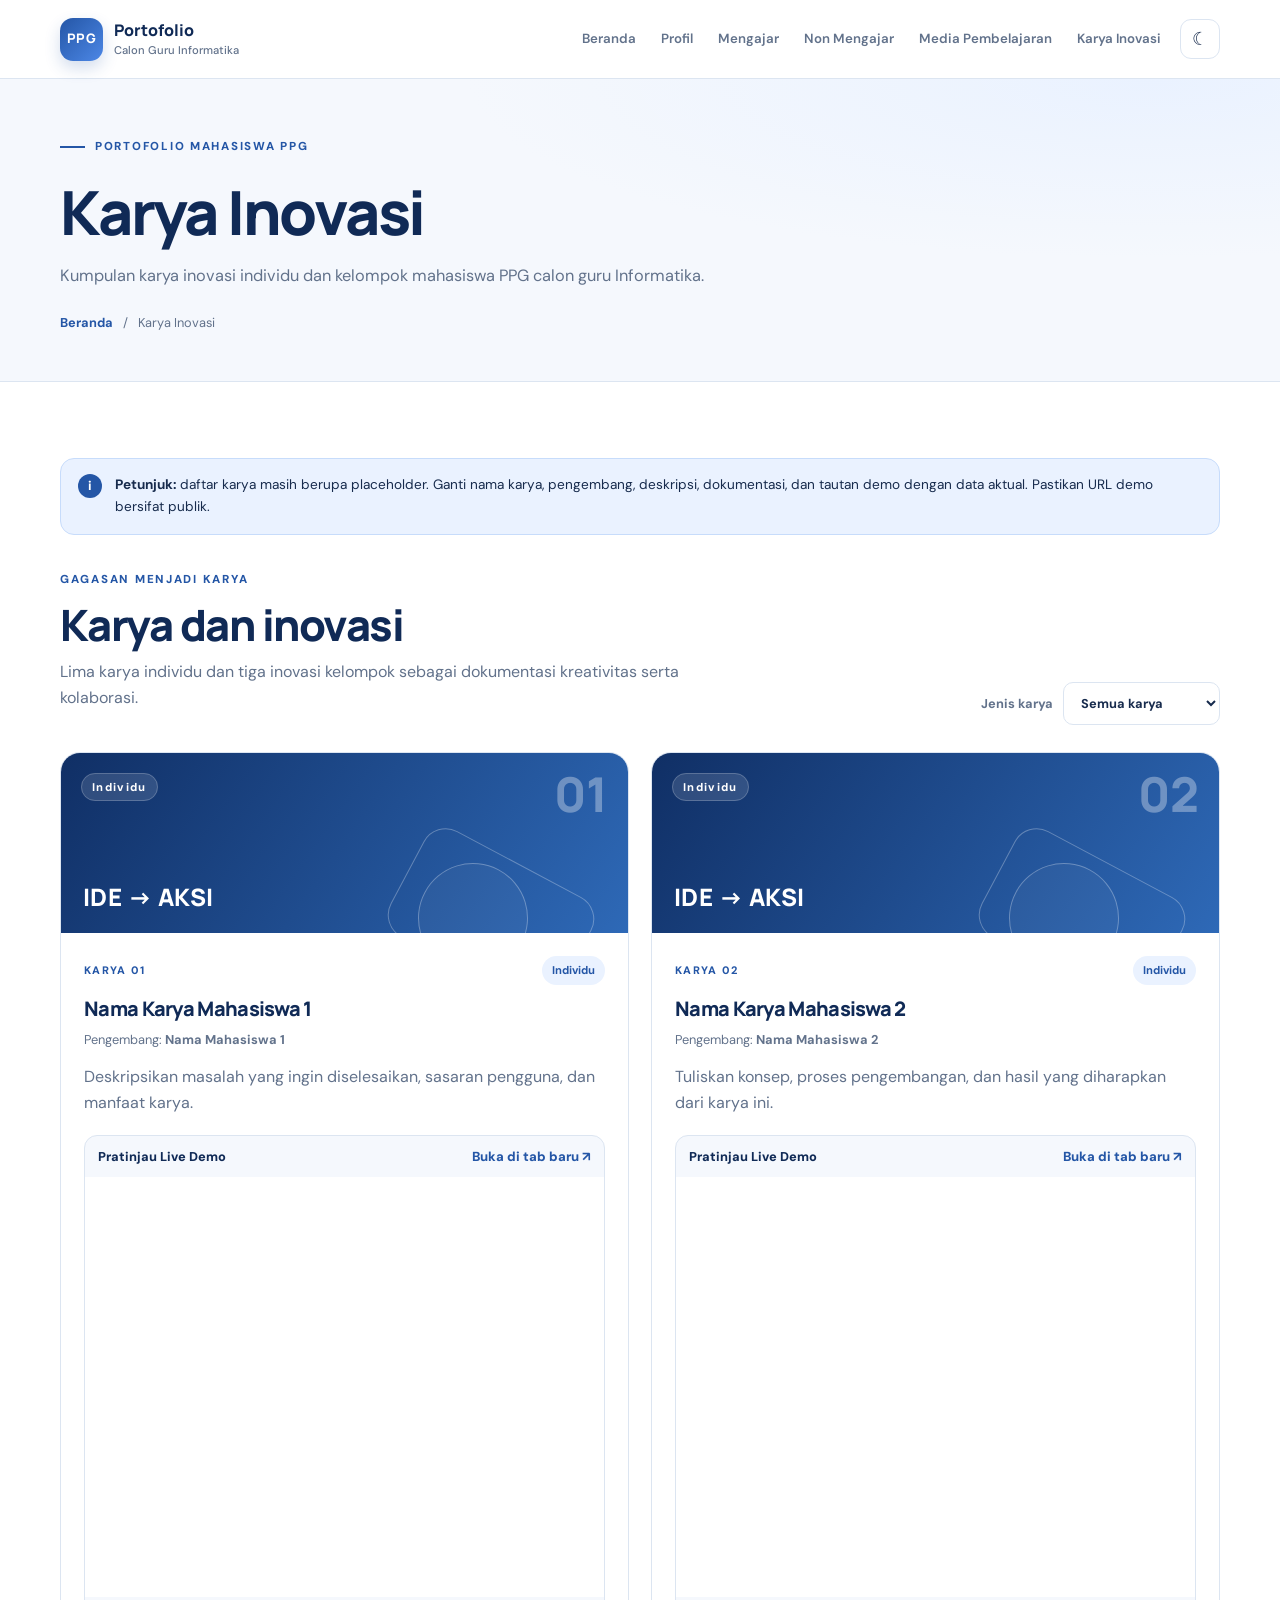
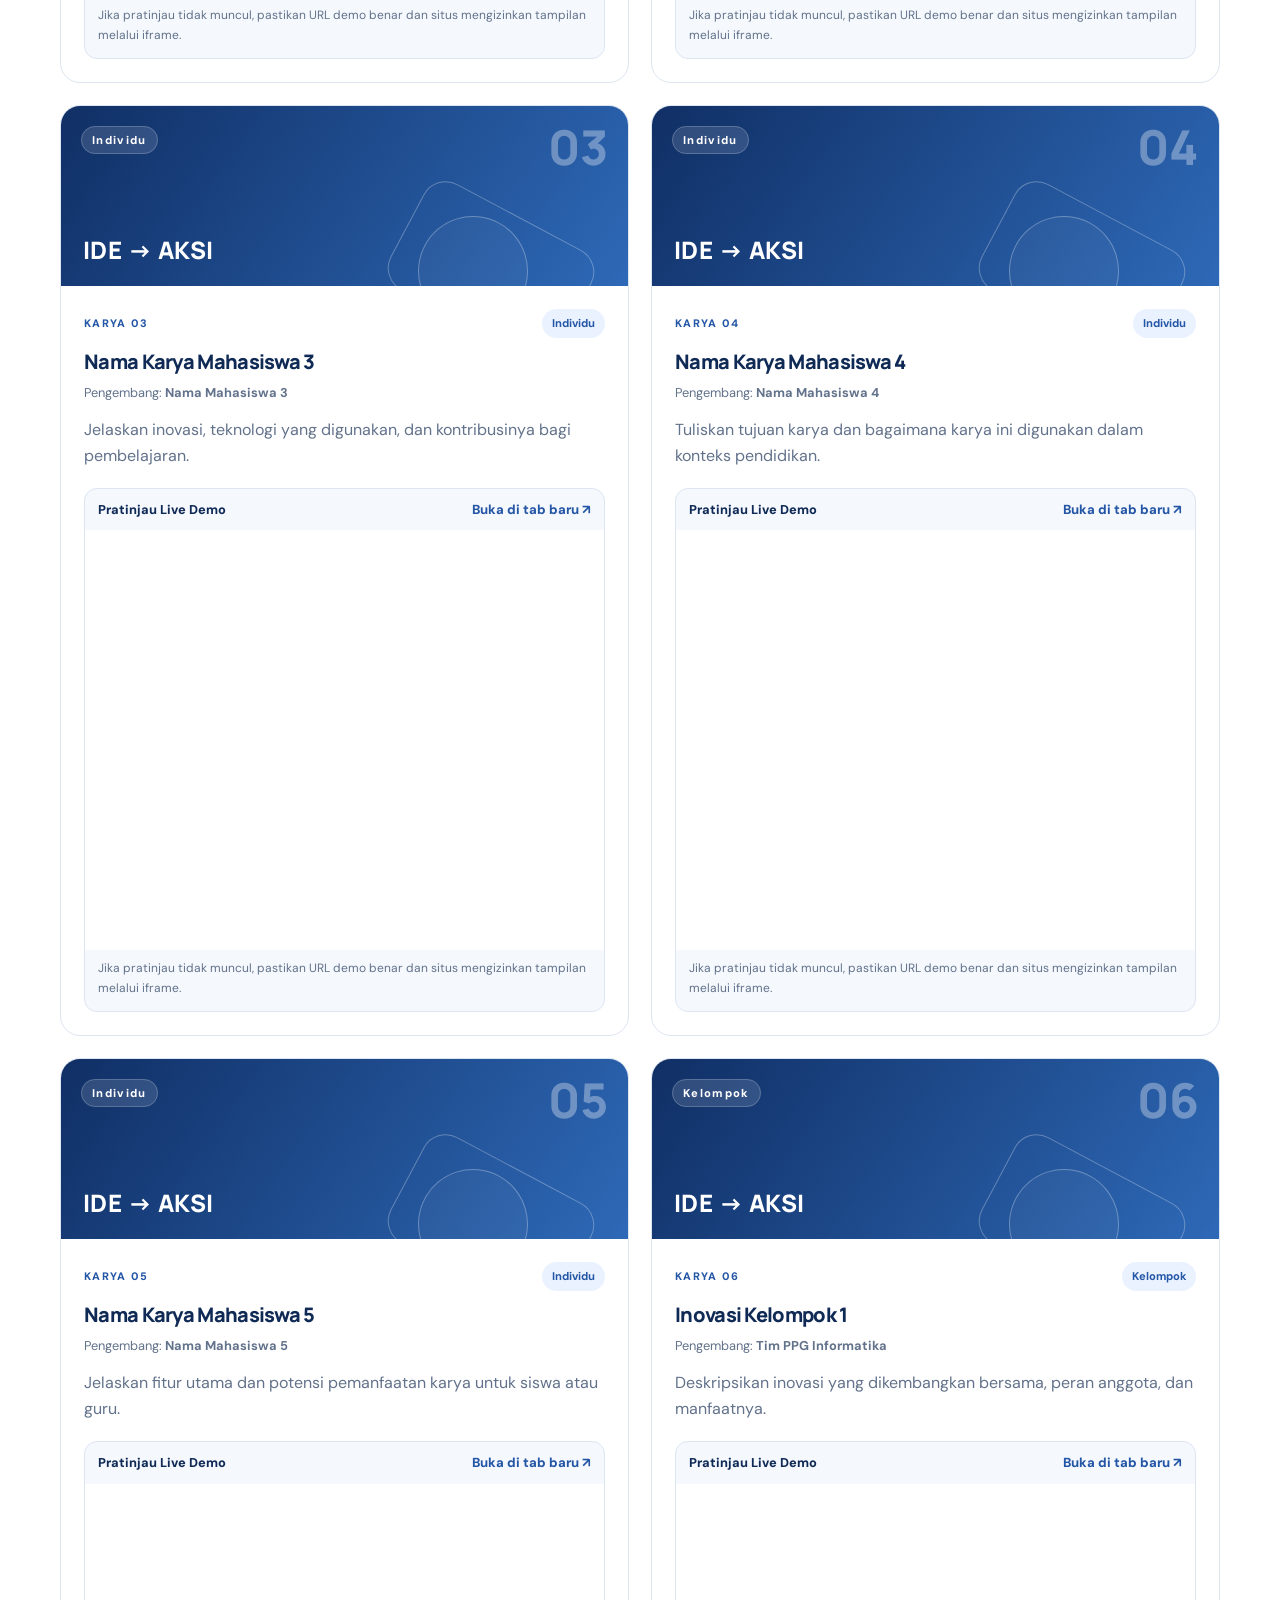
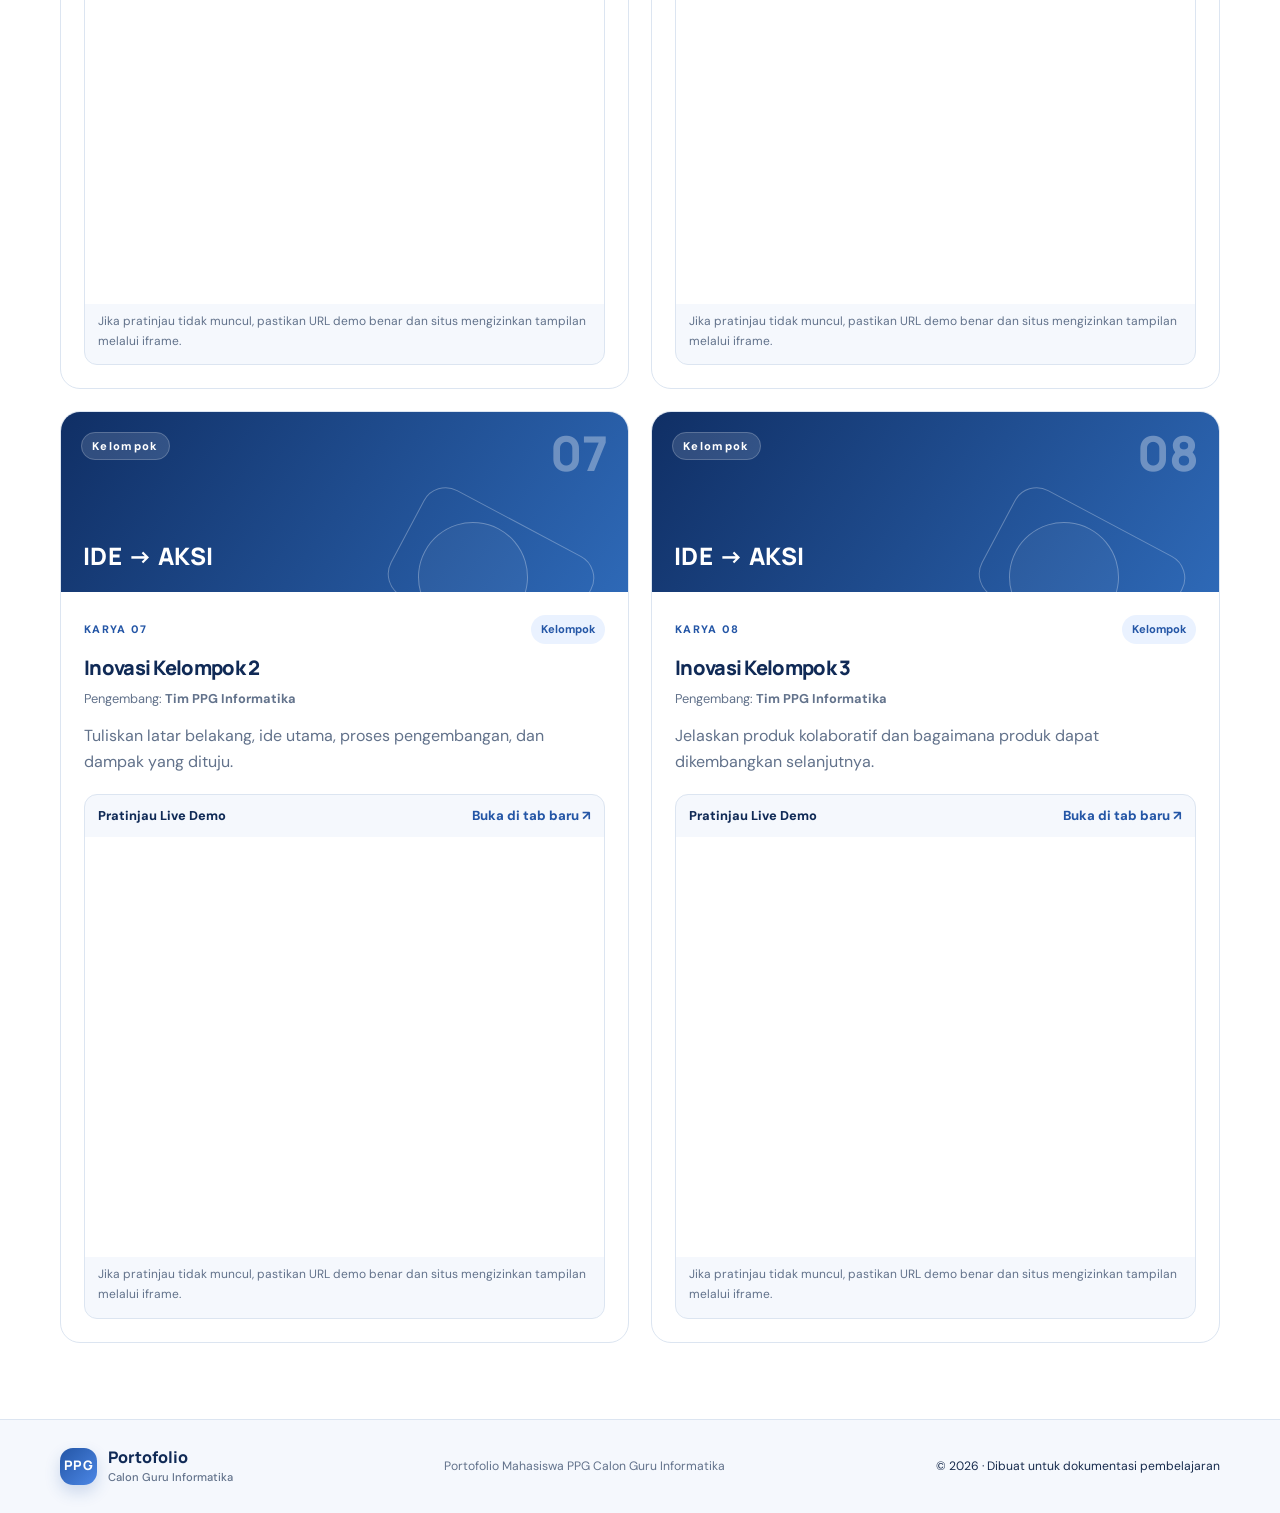
==== pages/karya-inovasi.html @ 31ccf8bd "aplikasi" ====
<!DOCTYPE html>
<html lang="id">
<head>
  <meta charset="UTF-8">
  <meta name="viewport" content="width=device-width, initial-scale=1.0">
  <meta name="description" content="Kumpulan karya inovasi individu dan kelompok mahasiswa PPG calon guru Informatika.">
  <title>Karya Inovasi | Portofolio Mahasiswa PPG Calon Guru Informatika</title>
  <link rel="stylesheet" href="../assets/css/style.css">
  <script src="../assets/js/script.js" defer></script>
</head>
<body>
  <a class="skip-link" href="#konten">Lewati ke konten</a>
  <header class="site-header">
  <nav class="navbar container" aria-label="Navigasi utama">
    <a class="brand" href="../index.html"><span class="brand-mark">PPG</span><span>Portofolio<span class="brand-subtitle">Calon Guru Informatika</span></span></a>
    <button class="nav-toggle" aria-label="Buka menu navigasi" aria-expanded="false"><span></span><span></span><span></span></button>
    <div class="nav-links">
      <a href="../index.html">Beranda</a>
      <a href="profil.html">Profil</a>
      <a href="mengajar.html">Mengajar</a>
      <a href="non-mengajar.html">Non Mengajar</a>
      <a href="media-pembelajaran.html">Media Pembelajaran</a>
      <a href="karya-inovasi.html">Karya Inovasi</a>
      <button class="theme-toggle" type="button" aria-label="Aktifkan mode gelap" title="Ganti tema"><span class="theme-icon">☾</span></button>
    </div>
  </nav>
</header>
  <main id="konten">
    <section class="page-hero"><div class="container page-hero-inner"><p class="eyebrow"><span class="eyebrow-line"></span> PORTOFOLIO MAHASISWA PPG</p><h1>Karya Inovasi</h1><p>Kumpulan karya inovasi individu dan kelompok mahasiswa PPG calon guru Informatika.</p><div class="breadcrumb"><a href="../index.html">Beranda</a><span>/</span><span>Karya Inovasi</span></div></div></section>
    <section class="section"><div class="container">
  <div class="notice-box"><span class="notice-icon">i</span><p><strong>Petunjuk:</strong> daftar karya masih berupa placeholder. Ganti nama karya, pengembang, deskripsi, dokumentasi, dan tautan demo dengan data aktual. Pastikan URL demo bersifat publik.</p></div>
  <div class="filter-bar reveal"><div><p class="eyebrow">GAGASAN MENJADI KARYA</p><h2>Karya dan inovasi</h2><p class="section-intro">Lima karya individu dan tiga inovasi kelompok sebagai dokumentasi kreativitas serta kolaborasi.</p></div><label class="filter-control">Jenis karya <select data-filter="innovation"><option value="all">Semua karya</option><option value="individu">Karya individu</option><option value="kelompok">Inovasi kelompok</option></select></label></div>
  <div class="innovation-grid"><article class="innovation-card reveal" data-category="individu">
      <div class="innovation-art"><span class="innovation-index">01</span><span class="innovation-shape shape-a"></span><span class="innovation-shape shape-b"></span><span class="innovation-kind">Individu</span><span class="innovation-art-title">IDE → AKSI</span></div>
      <div class="innovation-body"><div class="card-topline"><span class="card-kicker">KARYA 01</span><span class="pill">Individu</span></div><h3>Nama Karya Mahasiswa 1</h3><p class="innovation-author">Pengembang: <strong>Nama Mahasiswa 1</strong></p><p>Deskripsikan masalah yang ingin diselesaikan, sasaran pengguna, dan manfaat karya.</p><div class="demo-frame-wrap innovation-preview">
        <div class="demo-frame-head">
          <span>Pratinjau Live Demo</span>
          <a class="text-link" href="https://example.github.io/nama-repository/" target="_blank" rel="noopener noreferrer">Buka di tab baru ↗</a>
        </div>
        <iframe src="https://example.github.io/nama-repository/" title="Pratinjau Nama Karya Mahasiswa 1" loading="lazy" allow="fullscreen" referrerpolicy="strict-origin-when-cross-origin"></iframe>
        <p class="frame-help">Jika pratinjau tidak muncul, pastikan URL demo benar dan situs mengizinkan tampilan melalui iframe.</p>
      </div></div>
    </article><article class="innovation-card reveal" data-category="individu">
      <div class="innovation-art"><span class="innovation-index">02</span><span class="innovation-shape shape-a"></span><span class="innovation-shape shape-b"></span><span class="innovation-kind">Individu</span><span class="innovation-art-title">IDE → AKSI</span></div>
      <div class="innovation-body"><div class="card-topline"><span class="card-kicker">KARYA 02</span><span class="pill">Individu</span></div><h3>Nama Karya Mahasiswa 2</h3><p class="innovation-author">Pengembang: <strong>Nama Mahasiswa 2</strong></p><p>Tuliskan konsep, proses pengembangan, dan hasil yang diharapkan dari karya ini.</p><div class="demo-frame-wrap innovation-preview">
        <div class="demo-frame-head">
          <span>Pratinjau Live Demo</span>
          <a class="text-link" href="https://example.github.io/nama-repository/" target="_blank" rel="noopener noreferrer">Buka di tab baru ↗</a>
        </div>
        <iframe src="https://example.github.io/nama-repository/" title="Pratinjau Nama Karya Mahasiswa 2" loading="lazy" allow="fullscreen" referrerpolicy="strict-origin-when-cross-origin"></iframe>
        <p class="frame-help">Jika pratinjau tidak muncul, pastikan URL demo benar dan situs mengizinkan tampilan melalui iframe.</p>
      </div></div>
    </article><article class="innovation-card reveal" data-category="individu">
      <div class="innovation-art"><span class="innovation-index">03</span><span class="innovation-shape shape-a"></span><span class="innovation-shape shape-b"></span><span class="innovation-kind">Individu</span><span class="innovation-art-title">IDE → AKSI</span></div>
      <div class="innovation-body"><div class="card-topline"><span class="card-kicker">KARYA 03</span><span class="pill">Individu</span></div><h3>Nama Karya Mahasiswa 3</h3><p class="innovation-author">Pengembang: <strong>Nama Mahasiswa 3</strong></p><p>Jelaskan inovasi, teknologi yang digunakan, dan kontribusinya bagi pembelajaran.</p><div class="demo-frame-wrap innovation-preview">
        <div class="demo-frame-head">
          <span>Pratinjau Live Demo</span>
          <a class="text-link" href="https://example.github.io/nama-repository/" target="_blank" rel="noopener noreferrer">Buka di tab baru ↗</a>
        </div>
        <iframe src="https://example.github.io/nama-repository/" title="Pratinjau Nama Karya Mahasiswa 3" loading="lazy" allow="fullscreen" referrerpolicy="strict-origin-when-cross-origin"></iframe>
        <p class="frame-help">Jika pratinjau tidak muncul, pastikan URL demo benar dan situs mengizinkan tampilan melalui iframe.</p>
      </div></div>
    </article><article class="innovation-card reveal" data-category="individu">
      <div class="innovation-art"><span class="innovation-index">04</span><span class="innovation-shape shape-a"></span><span class="innovation-shape shape-b"></span><span class="innovation-kind">Individu</span><span class="innovation-art-title">IDE → AKSI</span></div>
      <div class="innovation-body"><div class="card-topline"><span class="card-kicker">KARYA 04</span><span class="pill">Individu</span></div><h3>Nama Karya Mahasiswa 4</h3><p class="innovation-author">Pengembang: <strong>Nama Mahasiswa 4</strong></p><p>Tuliskan tujuan karya dan bagaimana karya ini digunakan dalam konteks pendidikan.</p><div class="demo-frame-wrap innovation-preview">
        <div class="demo-frame-head">
          <span>Pratinjau Live Demo</span>
          <a class="text-link" href="https://example.github.io/nama-repository/" target="_blank" rel="noopener noreferrer">Buka di tab baru ↗</a>
        </div>
        <iframe src="https://example.github.io/nama-repository/" title="Pratinjau Nama Karya Mahasiswa 4" loading="lazy" allow="fullscreen" referrerpolicy="strict-origin-when-cross-origin"></iframe>
        <p class="frame-help">Jika pratinjau tidak muncul, pastikan URL demo benar dan situs mengizinkan tampilan melalui iframe.</p>
      </div></div>
    </article><article class="innovation-card reveal" data-category="individu">
      <div class="innovation-art"><span class="innovation-index">05</span><span class="innovation-shape shape-a"></span><span class="innovation-shape shape-b"></span><span class="innovation-kind">Individu</span><span class="innovation-art-title">IDE → AKSI</span></div>
      <div class="innovation-body"><div class="card-topline"><span class="card-kicker">KARYA 05</span><span class="pill">Individu</span></div><h3>Nama Karya Mahasiswa 5</h3><p class="innovation-author">Pengembang: <strong>Nama Mahasiswa 5</strong></p><p>Jelaskan fitur utama dan potensi pemanfaatan karya untuk siswa atau guru.</p><div class="demo-frame-wrap innovation-preview">
        <div class="demo-frame-head">
          <span>Pratinjau Live Demo</span>
          <a class="text-link" href="https://example.github.io/nama-repository/" target="_blank" rel="noopener noreferrer">Buka di tab baru ↗</a>
        </div>
        <iframe src="https://example.github.io/nama-repository/" title="Pratinjau Nama Karya Mahasiswa 5" loading="lazy" allow="fullscreen" referrerpolicy="strict-origin-when-cross-origin"></iframe>
        <p class="frame-help">Jika pratinjau tidak muncul, pastikan URL demo benar dan situs mengizinkan tampilan melalui iframe.</p>
      </div></div>
    </article><article class="innovation-card reveal" data-category="kelompok">
      <div class="innovation-art"><span class="innovation-index">06</span><span class="innovation-shape shape-a"></span><span class="innovation-shape shape-b"></span><span class="innovation-kind">Kelompok</span><span class="innovation-art-title">IDE → AKSI</span></div>
      <div class="innovation-body"><div class="card-topline"><span class="card-kicker">KARYA 06</span><span class="pill">Kelompok</span></div><h3>Inovasi Kelompok 1</h3><p class="innovation-author">Pengembang: <strong>Tim PPG Informatika</strong></p><p>Deskripsikan inovasi yang dikembangkan bersama, peran anggota, dan manfaatnya.</p><div class="demo-frame-wrap innovation-preview">
        <div class="demo-frame-head">
          <span>Pratinjau Live Demo</span>
          <a class="text-link" href="https://example.github.io/nama-repository/" target="_blank" rel="noopener noreferrer">Buka di tab baru ↗</a>
        </div>
        <iframe src="https://example.github.io/nama-repository/" title="Pratinjau Inovasi Kelompok 1" loading="lazy" allow="fullscreen" referrerpolicy="strict-origin-when-cross-origin"></iframe>
        <p class="frame-help">Jika pratinjau tidak muncul, pastikan URL demo benar dan situs mengizinkan tampilan melalui iframe.</p>
      </div></div>
    </article><article class="innovation-card reveal" data-category="kelompok">
      <div class="innovation-art"><span class="innovation-index">07</span><span class="innovation-shape shape-a"></span><span class="innovation-shape shape-b"></span><span class="innovation-kind">Kelompok</span><span class="innovation-art-title">IDE → AKSI</span></div>
      <div class="innovation-body"><div class="card-topline"><span class="card-kicker">KARYA 07</span><span class="pill">Kelompok</span></div><h3>Inovasi Kelompok 2</h3><p class="innovation-author">Pengembang: <strong>Tim PPG Informatika</strong></p><p>Tuliskan latar belakang, ide utama, proses pengembangan, dan dampak yang dituju.</p><div class="demo-frame-wrap innovation-preview">
        <div class="demo-frame-head">
          <span>Pratinjau Live Demo</span>
          <a class="text-link" href="https://example.github.io/nama-repository/" target="_blank" rel="noopener noreferrer">Buka di tab baru ↗</a>
        </div>
        <iframe src="https://example.github.io/nama-repository/" title="Pratinjau Inovasi Kelompok 2" loading="lazy" allow="fullscreen" referrerpolicy="strict-origin-when-cross-origin"></iframe>
        <p class="frame-help">Jika pratinjau tidak muncul, pastikan URL demo benar dan situs mengizinkan tampilan melalui iframe.</p>
      </div></div>
    </article><article class="innovation-card reveal" data-category="kelompok">
      <div class="innovation-art"><span class="innovation-index">08</span><span class="innovation-shape shape-a"></span><span class="innovation-shape shape-b"></span><span class="innovation-kind">Kelompok</span><span class="innovation-art-title">IDE → AKSI</span></div>
      <div class="innovation-body"><div class="card-topline"><span class="card-kicker">KARYA 08</span><span class="pill">Kelompok</span></div><h3>Inovasi Kelompok 3</h3><p class="innovation-author">Pengembang: <strong>Tim PPG Informatika</strong></p><p>Jelaskan produk kolaboratif dan bagaimana produk dapat dikembangkan selanjutnya.</p><div class="demo-frame-wrap innovation-preview">
        <div class="demo-frame-head">
          <span>Pratinjau Live Demo</span>
          <a class="text-link" href="https://example.github.io/nama-repository/" target="_blank" rel="noopener noreferrer">Buka di tab baru ↗</a>
        </div>
        <iframe src="https://example.github.io/nama-repository/" title="Pratinjau Inovasi Kelompok 3" loading="lazy" allow="fullscreen" referrerpolicy="strict-origin-when-cross-origin"></iframe>
        <p class="frame-help">Jika pratinjau tidak muncul, pastikan URL demo benar dan situs mengizinkan tampilan melalui iframe.</p>
      </div></div>
    </article></div>
</div></section>
  </main>
  <footer class="site-footer"><div class="container footer-inner"><a class="brand footer-brand" href="../index.html"><span class="brand-mark">PPG</span><span>Portofolio<span class="brand-subtitle">Calon Guru Informatika</span></span></a><p>Portofolio Mahasiswa PPG Calon Guru Informatika</p><span class="copyright">© <span data-year></span> · Dibuat untuk dokumentasi pembelajaran</span></div></footer>
  <div class="lightbox" aria-hidden="true" role="dialog" aria-label="Pratinjau gambar"><button class="lightbox-close" aria-label="Tutup pratinjau">&times;</button><img src="" alt=""><p class="lightbox-caption"></p></div>
</body>
</html>
---- assets/css/style.css ----
@import url('https://fonts.googleapis.com/css2?family=DM+Sans:wght@400;500;600;700&family=Manrope:wght@400;500;600;700;800&display=swap');

:root{--navy:#102a56;--blue:#2456a6;--blue-2:#3674d9;--sky:#eaf2ff;--pale:#f5f8fd;--white:#fff;--ink:#172b4d;--muted:#62728b;--line:#dce5f1;--surface:#fff;--surface-soft:#f5f8fd;--shadow:0 18px 45px rgba(22,55,102,.09);--radius:22px;--header:rgba(255,255,255,.9)}
:root[data-theme="dark"]{--navy:#dce9ff;--blue:#82b0ff;--blue-2:#9bc1ff;--sky:#1c3150;--pale:#101b2d;--white:#111c2d;--ink:#e9f0fb;--muted:#aab8ce;--line:#2b3d56;--surface:#17253a;--surface-soft:#111f32;--shadow:0 18px 45px rgba(0,0,0,.2);--header:rgba(17,28,45,.92)}
*{box-sizing:border-box}html{scroll-behavior:smooth;scroll-padding-top:90px}body{margin:0;background:var(--surface);color:var(--ink);font-family:"DM Sans",sans-serif;line-height:1.65;transition:background .25s,color .25s}h1,h2,h3,h4{font-family:Manrope,sans-serif;line-height:1.2;letter-spacing:-.035em;color:var(--navy);margin:0 0 14px}h1{font-size:clamp(2.5rem,5.2vw,4.6rem);font-weight:800}h2{font-size:clamp(1.8rem,3.4vw,2.7rem);font-weight:800}h3{font-size:1.25rem;font-weight:800}p{margin:0 0 14px;color:var(--muted)}a{color:inherit;text-decoration:none}button,input,select{font:inherit}button{cursor:pointer}img{display:block;max-width:100%}.container{width:min(1160px,calc(100% - 44px));margin-inline:auto}.skip-link{position:absolute;top:-100px;left:15px;background:var(--blue);color:#fff;padding:10px 14px;z-index:1000;border-radius:8px}.skip-link:focus{top:12px}
.site-header{position:sticky;top:0;z-index:100;background:var(--header);backdrop-filter:blur(18px);border-bottom:1px solid var(--line)}.navbar{display:flex;align-items:center;justify-content:space-between;min-height:78px;gap:24px}.brand{display:inline-flex;align-items:center;gap:11px;font-family:Manrope,sans-serif;font-weight:800;font-size:1rem;color:var(--navy);line-height:1.2;white-space:nowrap}.brand-mark{width:43px;height:43px;border-radius:13px;background:linear-gradient(135deg,var(--blue),#4c87e6);display:grid;place-items:center;color:#fff;font-size:.82rem;letter-spacing:.04em;box-shadow:0 7px 16px #2456a633}.brand-subtitle{display:block;font-family:"DM Sans",sans-serif;font-size:.7rem;color:var(--muted);font-weight:500;margin-top:4px}.nav-links{display:flex;align-items:center;gap:3px}.nav-links>a{font-size:.83rem;font-weight:600;color:var(--muted);padding:10px 11px;border-radius:9px;transition:.2s}.nav-links>a:hover,.nav-links>a.active{color:var(--blue);background:var(--sky)}.theme-toggle,.nav-toggle{border:1px solid var(--line);background:var(--surface);color:var(--ink);border-radius:11px;width:40px;height:40px;display:grid;place-items:center;margin-left:5px}.theme-toggle{font-size:1.15rem}.nav-toggle{display:none}.nav-toggle span{height:2px;width:18px;background:currentColor;display:block;margin:2px}
.hero{overflow:hidden;position:relative}.hero-home{padding:72px 0 86px;background:radial-gradient(ellipse at 85% 20%,var(--sky),transparent 40%),var(--surface)}.hero-grid{display:grid;grid-template-columns:1.05fr .95fr;gap:55px;align-items:center}.eyebrow{display:flex;align-items:center;gap:10px;font-size:.72rem;font-weight:800;letter-spacing:.15em;color:var(--blue);margin-bottom:20px}.eyebrow-line{width:25px;height:2px;background:var(--blue);display:inline-block}.hero h1{max-width:700px;margin-bottom:22px}.text-gradient{background:linear-gradient(100deg,var(--blue),#5796ef);-webkit-background-clip:text;background-clip:text;color:transparent}.hero-description{font-size:1.08rem;line-height:1.8;max-width:590px;margin-bottom:27px}.hero-actions{display:flex;gap:12px;flex-wrap:wrap}.btn{display:inline-flex;align-items:center;justify-content:center;gap:10px;border:1px solid transparent;border-radius:12px;padding:13px 18px;font-weight:700;font-size:.9rem;transition:transform .2s,box-shadow .2s,background .2s}.btn:hover{transform:translateY(-2px)}.btn-primary{background:var(--blue);color:#fff;box-shadow:0 9px 22px #2456a62b}.btn-primary:hover{background:var(--blue-2)}.btn-secondary{border-color:var(--line);background:var(--surface);color:var(--navy)}.btn-light{background:#fff;color:#1d4c94}.btn-small{font-size:.78rem;padding:9px 12px;border-radius:9px}.hero-note{display:flex;align-items:center;gap:9px;margin-top:25px;font-size:.8rem;color:var(--muted);font-weight:600}.status-dot{width:8px;height:8px;border-radius:50%;background:#32b780;box-shadow:0 0 0 5px #32b7801d}.hero-visual{position:relative;padding:25px 18px}.hero-image-frame{position:relative;z-index:2;padding:12px;background:var(--surface);border-radius:28px;box-shadow:var(--shadow);transform:rotate(1.5deg)}.hero-image{width:100%;height:420px;object-fit:cover;border-radius:19px}.floating-card{position:absolute;z-index:3;display:flex;gap:12px;align-items:center;padding:13px 16px;background:var(--surface);border:1px solid var(--line);border-radius:15px;box-shadow:var(--shadow);transform:rotate(-1.5deg)}.floating-card-top{top:54px;left:-28px}.floating-card-bottom{bottom:42px;right:-26px}.floating-icon{display:grid;place-items:center;width:39px;height:39px;border-radius:12px;background:var(--sky);color:var(--blue);font-size:1.25rem}.floating-card strong,.floating-card small{display:block}.floating-card strong{font-size:.85rem;color:var(--navy)}.floating-card small{font-size:.7rem;color:var(--muted);margin-top:2px}.hero-orb{position:absolute;border-radius:50%;background:var(--sky)}.orb-one{width:160px;height:160px;right:-20px;top:-10px}.orb-two{width:95px;height:95px;left:-15px;bottom:8px;background:#d6e6ff88}
.section{padding:76px 0}.section-soft{background:var(--surface-soft)}.section-heading{display:flex;justify-content:space-between;align-items:end;gap:40px;margin-bottom:32px}.section-heading .eyebrow{margin-bottom:12px}.section-heading h2{margin-bottom:0}.section-heading>p{max-width:390px;margin-bottom:2px}.section-heading-spaced{margin-top:60px}.stats-grid{display:grid;grid-template-columns:repeat(4,1fr);gap:16px}.stat-card{padding:25px 24px;border:1px solid var(--line);border-radius:18px;background:var(--surface);display:flex;flex-direction:column;box-shadow:0 6px 22px #193e6b08}.stat-number{font:800 2.2rem Manrope,sans-serif;color:var(--blue);letter-spacing:-.05em}.stat-label{font-weight:800;color:var(--navy);margin-top:6px}.stat-detail{font-size:.8rem;color:var(--muted);margin-top:2px}.feature-grid{display:grid;grid-template-columns:repeat(3,1fr);gap:17px}.feature-card{border:1px solid var(--line);border-radius:20px;padding:27px;background:var(--surface);transition:transform .22s,box-shadow .22s,border-color .22s;min-height:235px;display:flex;flex-direction:column;align-items:flex-start}.feature-card:hover{transform:translateY(-5px);box-shadow:var(--shadow);border-color:#8fb5ef}.feature-icon{width:42px;height:42px;border-radius:12px;display:grid;place-items:center;background:var(--sky);color:var(--blue);font-weight:800;font-size:.8rem;margin-bottom:23px}.feature-card h3{margin-bottom:10px}.feature-card p{font-size:.9rem;line-height:1.7}.feature-link{margin-top:auto;color:var(--blue);font-weight:800;font-size:.82rem;display:flex;gap:14px;width:100%;justify-content:space-between;padding-top:12px}.closing-cta{background:linear-gradient(115deg,#14366c,#2456a6 70%,#3475cc);padding:52px 0}.cta-inner{display:flex;align-items:center;justify-content:space-between;gap:36px}.cta-inner h2{color:#fff;max-width:690px}.cta-inner p:not(.eyebrow){color:#d8e6ff;max-width:620px}.eyebrow-light{color:#b9d5ff}.eyebrow-light .eyebrow-line{background:#b9d5ff}
.page-hero{background:radial-gradient(ellipse at 90% 0%,var(--sky),transparent 42%),var(--surface-soft);padding:58px 0 48px;border-bottom:1px solid var(--line)}.page-hero-inner{max-width:1160px}.page-hero h1{font-size:clamp(2.5rem,5vw,3.8rem);margin-bottom:14px}.page-hero-inner>p:not(.eyebrow){max-width:720px;font-size:1.02rem}.breadcrumb{display:flex;gap:10px;align-items:center;font-size:.8rem;color:var(--muted);margin-top:22px}.breadcrumb a{color:var(--blue);font-weight:700}.people-grid{display:grid;grid-template-columns:repeat(3,1fr);gap:20px}.person-card,.activity-card,.media-card,.innovation-card{background:var(--surface);border:1px solid var(--line);border-radius:20px;overflow:hidden;min-width:0;transition:transform .22s,box-shadow .22s}.person-card:hover,.activity-card:hover,.media-card:hover,.innovation-card:hover{transform:translateY(-4px);box-shadow:var(--shadow)}.image-button{border:0;padding:0;display:block;width:100%;background:var(--surface-soft);overflow:hidden;text-align:left}.image-button img{width:100%;object-fit:cover;transition:transform .45s}.image-button:hover img{transform:scale(1.035)}.person-card .image-button img{height:285px}.person-body{padding:23px}.card-kicker{font-size:.68rem;letter-spacing:.12em;font-weight:800;color:var(--blue)}.person-body h3{margin-top:8px;margin-bottom:8px}.person-role{font-size:.8rem;font-weight:700;color:var(--blue);margin-bottom:12px}.person-body>p:not(.person-role){font-size:.87rem}.text-link{color:var(--blue);font-weight:800;font-size:.82rem;border:0;background:none;padding:0;display:inline-flex;align-items:center;gap:8px}.profile-cover{position:relative;border-radius:24px;overflow:hidden;border:1px solid var(--line);background:var(--surface-soft)}.profile-cover .image-button img{height:380px;object-fit:cover}.profile-cover-label{padding:23px 28px;background:var(--surface)}.profile-cover-label h2{margin:8px 0}.profile-cover-label p{margin-bottom:0}
.activity-grid{display:grid;grid-template-columns:repeat(2,1fr);gap:22px}.activity-image img{height:280px}.activity-body{padding:23px}.card-topline{display:flex;justify-content:space-between;align-items:center;gap:10px;margin-bottom:12px}.pill{font-size:.7rem;font-weight:700;color:var(--blue);background:var(--sky);border-radius:999px;padding:5px 10px;white-space:nowrap}.activity-body h3{margin-bottom:12px}.activity-body>p{font-size:.9rem}.activity-meta{font-size:.83rem!important}.activity-meta span{color:var(--blue);margin-right:5px}.card-footer{border-top:1px solid var(--line);margin-top:18px;padding-top:15px;display:flex;justify-content:space-between;gap:12px;align-items:center}.muted-small{font-size:.75rem;color:var(--muted)}.notice-box{display:flex;gap:13px;align-items:flex-start;background:var(--sky);border:1px solid #c7dcfb;border-radius:14px;padding:15px 17px;margin-bottom:35px}.notice-icon{width:24px;height:24px;flex:0 0 24px;border-radius:50%;background:var(--blue);color:#fff;display:grid;place-items:center;font-weight:800;font-size:.8rem}.notice-box p{margin:0;color:var(--ink);font-size:.85rem}.filter-bar{display:flex;justify-content:space-between;align-items:end;gap:25px;margin-bottom:27px}.filter-bar h2{margin-bottom:8px}.filter-bar .eyebrow{margin-bottom:10px}.filter-control,.search-control{display:flex;align-items:center;gap:10px;color:var(--muted);font-size:.8rem;font-weight:700;flex-shrink:0}.filter-control select,.search-control input{background:var(--surface);color:var(--ink);border:1px solid var(--line);border-radius:10px;padding:11px 13px;outline:none}.filter-control select:focus,.search-control input:focus{border-color:var(--blue);box-shadow:0 0 0 3px #3674d91c}.search-control{border:1px solid var(--line);border-radius:12px;padding-left:13px;background:var(--surface)}.search-control span{font-size:1.5rem;color:var(--blue)}.search-control input{border:0;padding-left:0;min-width:220px;box-shadow:none!important}.section-intro{max-width:640px;margin-top:5px}.empty-state{padding:40px;text-align:center;border:1px dashed var(--line);border-radius:16px}
.media-grid{display:grid;grid-template-columns:repeat(2,1fr);gap:22px}.media-card{overflow:hidden}.media-preview{min-height:220px;position:relative;overflow:hidden;background:linear-gradient(130deg,#eaf2ff,#d5e6ff);color:#173b76;padding:14px 20px 22px}.media-preview:after{content:"";position:absolute;width:220px;height:220px;border:1px solid #2456a625;border-radius:50%;right:-75px;bottom:-120px;box-shadow:0 0 0 24px #2456a610,0 0 0 48px #2456a608}.media-preview-top{display:flex;gap:5px;align-items:center}.preview-dot{width:7px;height:7px;border-radius:50%;background:#8caede}.preview-label{margin-left:9px;font-size:.58rem;letter-spacing:.14em;font-weight:800;color:#5779a8}.media-preview-content{position:relative;z-index:1;padding:20px 8px 0}.media-symbol{font-size:1.7rem;font-weight:800;display:block;margin-bottom:8px}.media-type{font-size:.62rem;letter-spacing:.12em;font-weight:800;color:#4e72a4}.media-preview-content h3{margin:7px 0;color:#163b77;max-width:360px}.media-preview-content p{font-size:.82rem;color:#526f99;max-width:360px}.preview-number{position:absolute;right:22px;top:52px;font:800 4.8rem Manrope,sans-serif;color:#2456a612}.media-card-body{padding:23px}.media-card-body h3{margin:7px 0}.media-material{color:var(--blue);font-size:.82rem;font-weight:800;margin-bottom:10px}.media-card-body>p:not(.media-material){font-size:.87rem}.demo-actions{display:flex;gap:9px;flex-wrap:wrap;margin-top:18px}.demo-frame-wrap{margin-top:18px;border:1px solid var(--line);border-radius:13px;overflow:hidden;background:var(--surface-soft)}.demo-frame-head{display:flex;justify-content:space-between;align-items:center;padding:10px 13px;font-size:.8rem;font-weight:800;color:var(--navy)}.frame-close{background:none;border:0;color:var(--blue);font-weight:700}.demo-frame-wrap iframe{width:100%;height:420px;border:0;background:#fff}.frame-help{font-size:.75rem;padding:0 13px 13px;margin:0}.url-hint{font-size:.72rem!important;margin-top:14px!important;overflow-wrap:anywhere}.url-hint code{color:var(--blue);font-size:.7rem}.url-hint span{color:var(--muted)}
.innovation-grid{display:grid;grid-template-columns:repeat(2,1fr);gap:22px}.innovation-art{height:180px;position:relative;overflow:hidden;background:linear-gradient(125deg,#102f65,#2e69b7);color:#fff;padding:20px}.innovation-index{font:800 3rem Manrope,sans-serif;color:#ffffff55;position:absolute;right:20px;top:8px}.innovation-shape{position:absolute;border:1px solid #ffffff4a;transform:rotate(28deg);border-radius:25px}.shape-a{width:190px;height:120px;right:42px;bottom:-44px}.shape-b{width:110px;height:110px;right:100px;bottom:-40px;border-radius:50%;background:#ffffff0a}.innovation-kind{position:relative;z-index:1;font-size:.7rem;font-weight:800;letter-spacing:.12em;background:#ffffff20;border:1px solid #ffffff33;border-radius:999px;padding:6px 10px}.innovation-art-title{position:absolute;left:22px;bottom:20px;font:800 1.5rem Manrope,sans-serif;letter-spacing:.02em}.innovation-body{padding:23px}.innovation-body h3{margin:8px 0}.innovation-author{font-size:.8rem}.innovation-actions{display:flex;align-items:center;gap:17px;margin-top:17px;flex-wrap:wrap}
.site-footer{background:var(--surface-soft);border-top:1px solid var(--line);padding:28px 0}.footer-inner{display:flex;align-items:center;justify-content:space-between;gap:20px;flex-wrap:wrap}.footer-inner>p,.copyright{font-size:.76rem;margin:0}.footer-brand .brand-mark{width:37px;height:37px}.lightbox{display:none;position:fixed;inset:0;z-index:1000;background:#061328ed;padding:60px 25px 35px;align-items:center;justify-content:center;flex-direction:column}.lightbox.is-open{display:flex}.lightbox img{max-height:80vh;max-width:min(100%,1100px);object-fit:contain;border-radius:10px}.lightbox-caption{color:#fff;margin-top:12px;text-align:center}.lightbox-close{position:absolute;right:25px;top:15px;border:0;background:transparent;color:#fff;font-size:2.5rem}.reveal{opacity:0;transform:translateY(16px);transition:opacity .55s ease,transform .55s ease}.reveal.is-visible{opacity:1;transform:translateY(0)}
@media(max-width:1050px){.nav-links>a{padding:9px 7px;font-size:.77rem}.hero-grid{gap:30px}.hero-image{height:370px}.feature-grid{grid-template-columns:repeat(2,1fr)}.people-grid{grid-template-columns:repeat(2,1fr)}}
@media(max-width:820px){.navbar{min-height:70px}.nav-toggle{display:flex;flex-direction:column;justify-content:center;align-items:center;gap:3px}.nav-links{display:none;position:absolute;top:70px;left:0;right:0;background:var(--surface);border-bottom:1px solid var(--line);padding:12px 22px 20px;box-shadow:var(--shadow);align-items:stretch;flex-direction:column}.nav-links.is-open{display:flex}.nav-links>a{font-size:.9rem;padding:11px 12px}.theme-toggle{margin:8px 0 0}.hero-home{padding:55px 0 65px}.hero-grid{grid-template-columns:1fr;gap:25px}.hero-copy{max-width:700px}.hero-visual{max-width:620px;width:100%;margin:auto}.hero-image{height:360px}.floating-card-top{left:-5px}.floating-card-bottom{right:-5px}.stats-grid{grid-template-columns:repeat(2,1fr)}.section{padding:58px 0}.section-heading,.filter-bar{align-items:flex-start;flex-direction:column;gap:15px}.filter-control{align-items:flex-start;flex-direction:column}.search-control{width:100%}.search-control input{width:100%;min-width:0}.page-hero{padding:45px 0 38px}.activity-grid,.media-grid,.innovation-grid{grid-template-columns:1fr}.profile-cover .image-button img{height:280px}.cta-inner{align-items:flex-start;flex-direction:column}.demo-frame-wrap iframe{height:360px}}
@media(max-width:540px){.container{width:min(100% - 30px,1160px)}.brand{font-size:.88rem}.brand-mark{width:39px;height:39px}.hero h1{font-size:2.5rem}.hero-description{font-size:.96rem}.hero-image{height:290px}.floating-card{padding:10px 12px}.floating-card-top{top:35px}.floating-card-bottom{bottom:25px}.floating-icon{width:32px;height:32px}.floating-card strong{font-size:.75rem}.floating-card small{font-size:.62rem}.stats-grid{gap:10px}.stat-card{padding:18px 16px}.stat-number{font-size:1.8rem}.feature-grid,.people-grid{grid-template-columns:1fr}.feature-card{min-height:205px;padding:22px}.person-card .image-button img{height:320px}.activity-image img{height:230px}.activity-body,.person-body,.media-card-body,.innovation-body{padding:19px}.profile-cover .image-button img{height:210px}.profile-cover-label{padding:20px}.page-hero h1{font-size:2.45rem}.footer-inner{align-items:flex-start;flex-direction:column}.demo-actions .btn{flex:1}.demo-frame-wrap iframe{height:300px}.closing-cta{padding:42px 0}}
@media(prefers-reduced-motion:reduce){*,*::before,*::after{scroll-behavior:auto!important;animation-duration:.01ms!important;transition-duration:.01ms!important}.reveal{opacity:1;transform:none}}


/* Halaman Mengajar: beberapa kelas dan galeri foto per mahasiswa */
.teaching-student-grid{grid-template-columns:1fr;gap:28px;align-items:start}
.student-card{overflow:hidden}
.student-card-header{display:flex;align-items:center;gap:17px;padding:25px 27px;background:var(--surface-soft);border-bottom:1px solid var(--line)}
.student-avatar{width:58px;height:58px;display:grid;place-items:center;flex:0 0 58px;border-radius:17px;background:var(--blue);color:#fff;font-size:1.05rem;font-weight:850;letter-spacing:.04em}
.student-card-header h3{margin:5px 0 3px;font-size:1.35rem}
.student-card-header p{font-size:.86rem;color:var(--muted);margin:0}
.student-classes{padding:0 27px 27px}
.class-documentation{padding:25px 0 27px;border-bottom:1px solid var(--line)}
.class-documentation:last-child{border-bottom:0;padding-bottom:0}
.class-heading{display:flex;align-items:center;gap:13px;margin-bottom:19px;flex-wrap:wrap}
.class-icon{width:42px;height:42px;display:grid;place-items:center;border-radius:13px;background:var(--sky);color:var(--blue);font-size:1.3rem}
.class-heading>div{flex:1;min-width:150px}
.class-label{font-size:.66rem;letter-spacing:.12em;font-weight:800;color:var(--muted);margin:0 0 3px}
.class-heading h4{font-size:1.13rem;margin:0}
.class-details{display:grid;grid-template-columns:minmax(180px,.75fr) minmax(0,1.5fr);gap:13px;margin-bottom:22px}
.class-details>p{display:flex;flex-direction:column;gap:7px;margin:0;padding:15px 16px;background:var(--surface-soft);border:1px solid var(--line);border-radius:13px;font-size:.87rem}
.class-details strong{font-size:.76rem;color:var(--blue);text-transform:uppercase;letter-spacing:.04em}
.class-details span{line-height:1.65}
.gallery-heading{display:flex;align-items:end;justify-content:space-between;gap:12px;margin:0 0 12px}
.gallery-heading .eyebrow{margin:0 0 5px;font-size:.65rem}
.gallery-heading h5{font-size:1rem;margin:0}
.photo-gallery{border:1px solid var(--line);border-radius:16px;overflow:hidden;background:var(--surface-soft)}
.photo-stage{position:relative;background:#e7effa;min-height:180px}
.photo-slide{display:none;width:100%;padding:0;border:0;background:transparent;cursor:zoom-in;overflow:hidden}
.photo-slide.is-active{display:block}
.photo-slide img{display:block;width:100%;height:clamp(230px,42vw,430px);object-fit:contain;transition:transform .3s}
.photo-slide:hover img{transform:scale(1.015)}
.photo-controls{display:flex;align-items:center;justify-content:space-between;gap:12px;padding:12px 16px 5px}
.photo-nav{border:1px solid var(--line);border-radius:9px;padding:8px 11px;background:var(--surface);color:var(--ink);font-size:.78rem;font-weight:750;cursor:pointer}
.photo-nav:hover{border-color:var(--blue);color:var(--blue)}
.photo-counter{font-size:.8rem;color:var(--muted);font-variant-numeric:tabular-nums}
.photo-counter strong{color:var(--ink)}
.photo-dots{display:flex;justify-content:center;align-items:center;gap:7px;padding:9px 12px 15px}
.photo-dot{width:8px;height:8px;border:0;border-radius:99px;background:var(--line);padding:0;cursor:pointer;transition:width .2s,background .2s}
.photo-dot.is-active{width:23px;background:var(--blue)}
@media(max-width:600px){.student-card-header{padding:20px 18px}.student-classes{padding:0 18px 20px}.class-documentation{padding:21px 0}.class-details{grid-template-columns:1fr}.gallery-heading{align-items:flex-start;flex-direction:column}.photo-slide img{height:250px}.photo-nav{padding:8px;font-size:.72rem}.photo-nav span{display:none}.photo-controls{padding:10px 10px 4px}}
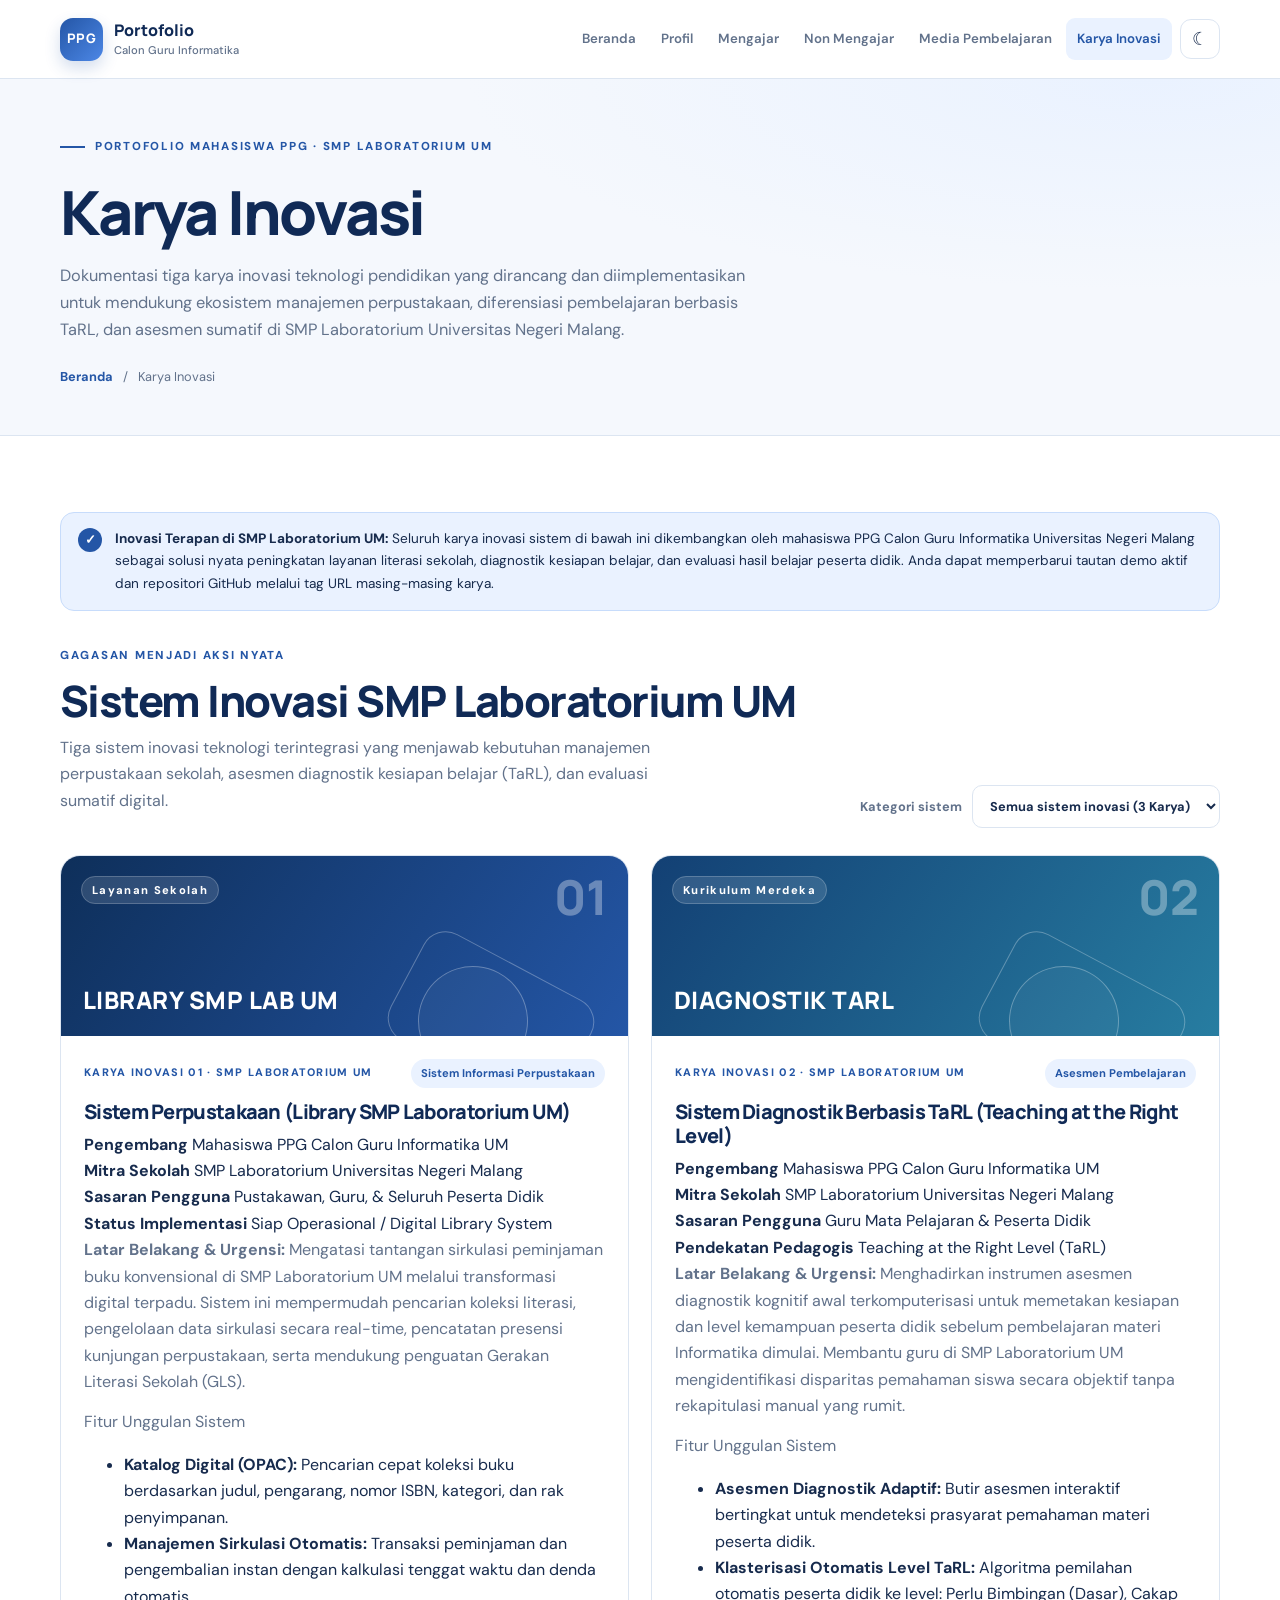
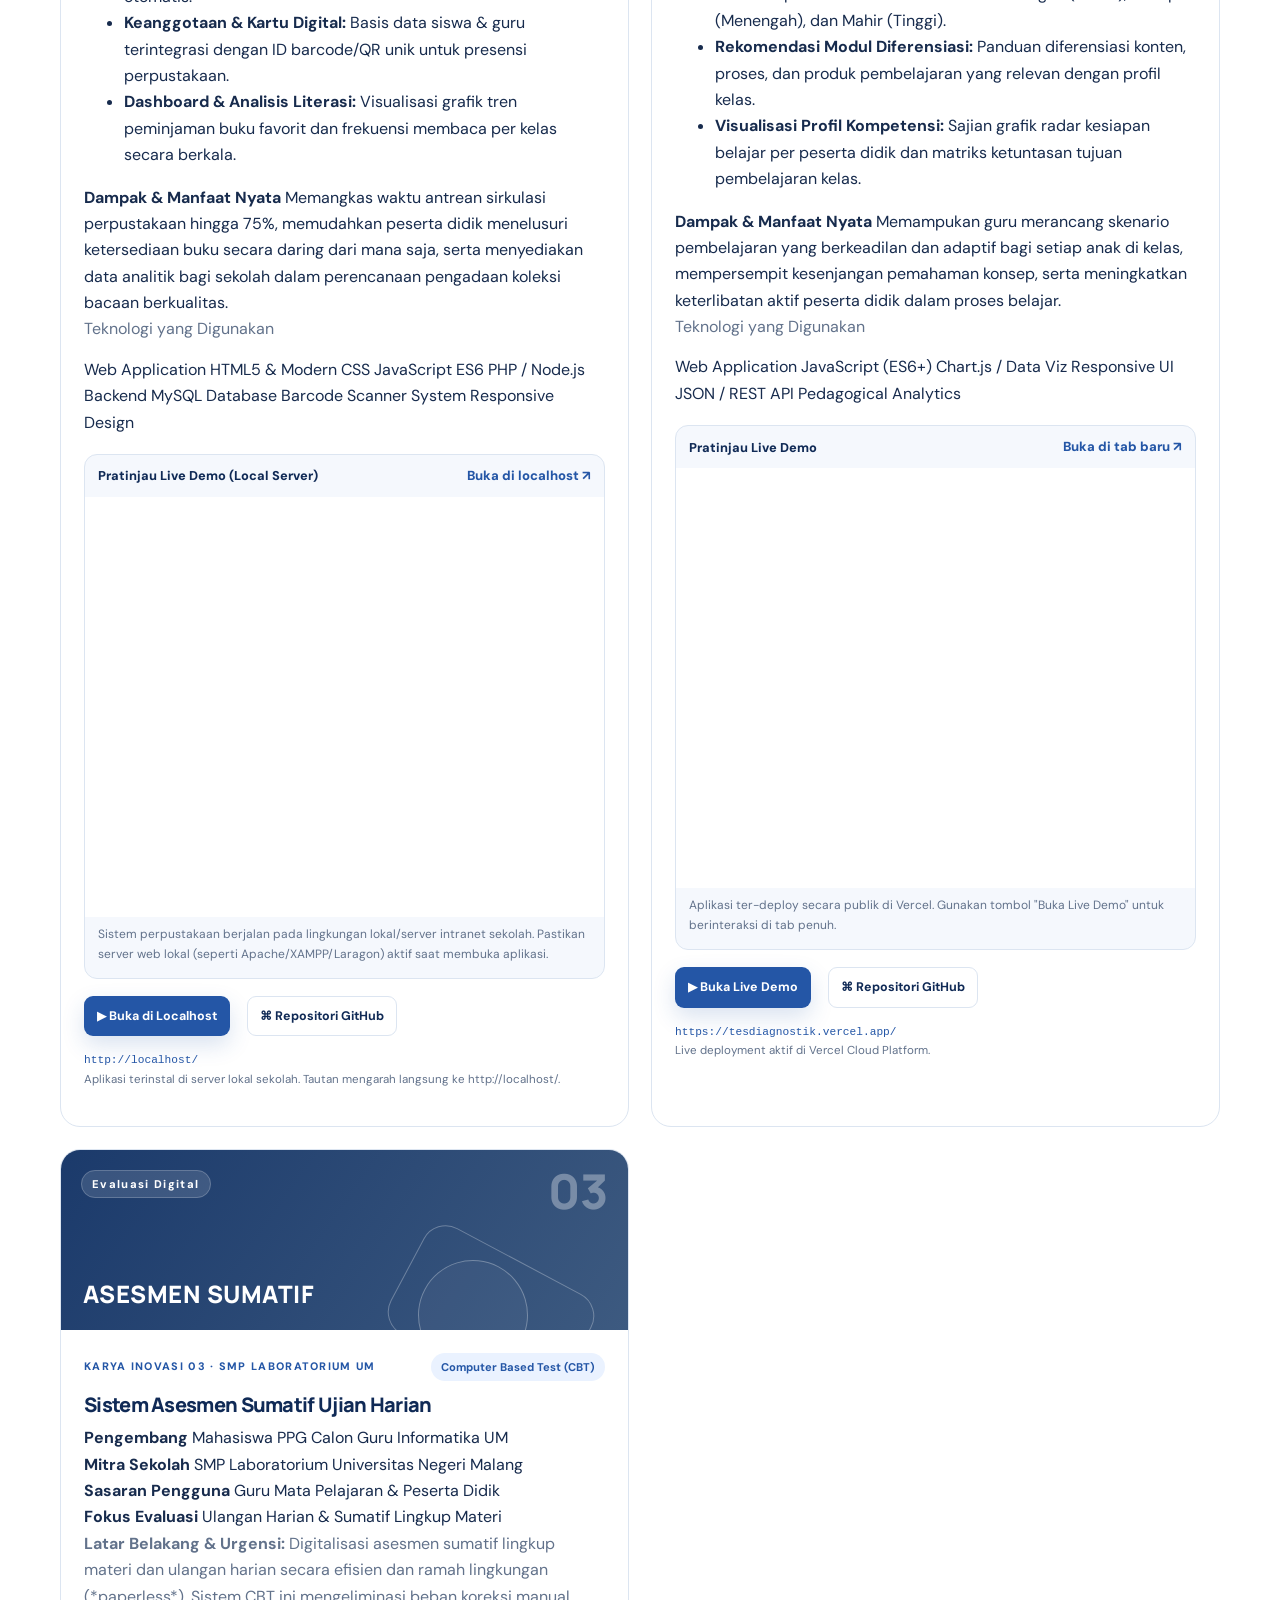
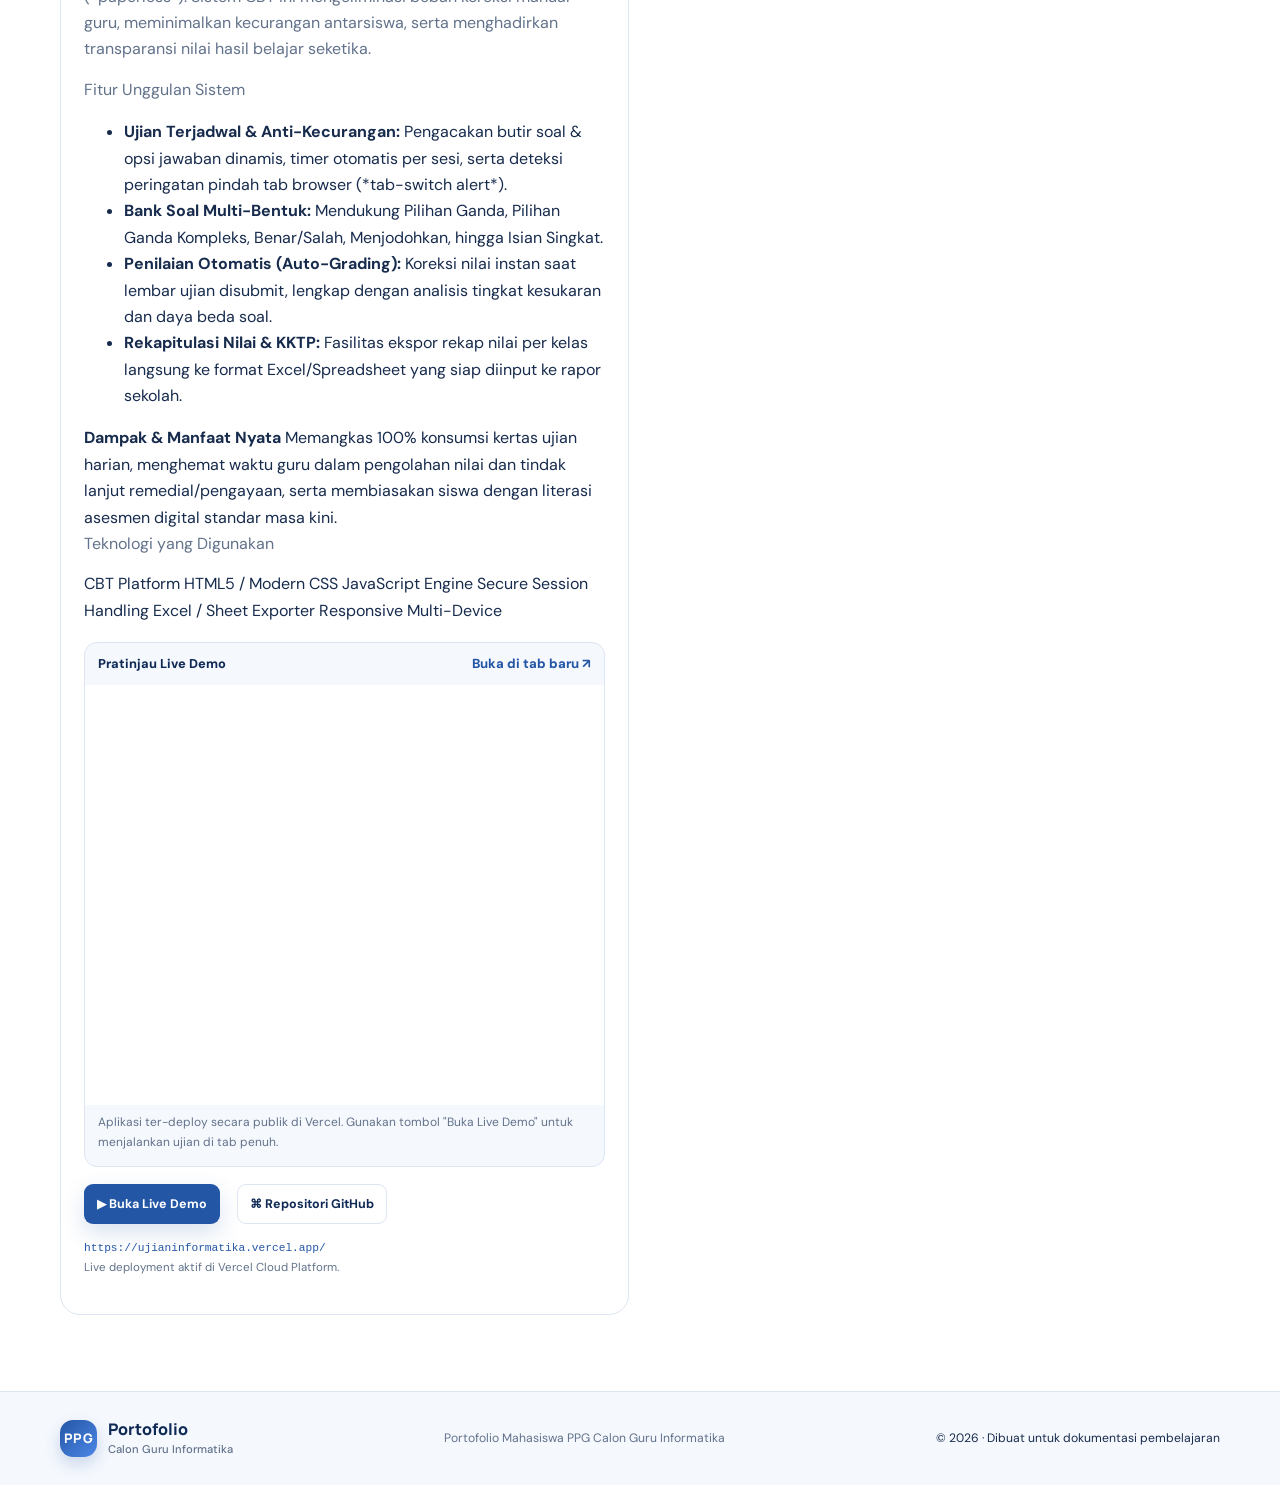
==== commit a2aa3b48: "Revise Karya Inovasi page content and descriptions Updated the description meta tag and modified the" ====
--- a/pages/karya-inovasi.html
+++ b/pages/karya-inovasi.html
@@ -3,7 +3,7 @@
 <head>
   <meta charset="UTF-8">
   <meta name="viewport" content="width=device-width, initial-scale=1.0">
-  <meta name="description" content="Kumpulan karya inovasi individu dan kelompok mahasiswa PPG calon guru Informatika.">
+  <meta name="description" content="Dokumentasi tiga karya inovasi teknologi pendidikan di SMP Laboratorium UM: Sistem Perpustakaan, Sistem Diagnostik TaRL, dan Sistem Asesmen Sumatif Ujian Harian.">
   <title>Karya Inovasi | Portofolio Mahasiswa PPG Calon Guru Informatika</title>
   <link rel="stylesheet" href="../assets/css/style.css">
   <script src="../assets/js/script.js" defer></script>
@@ -20,100 +20,249 @@
       <a href="mengajar.html">Mengajar</a>
       <a href="non-mengajar.html">Non Mengajar</a>
       <a href="media-pembelajaran.html">Media Pembelajaran</a>
-      <a href="karya-inovasi.html">Karya Inovasi</a>
+      <a class="active" href="karya-inovasi.html" aria-current="page">Karya Inovasi</a>
       <button class="theme-toggle" type="button" aria-label="Aktifkan mode gelap" title="Ganti tema"><span class="theme-icon">☾</span></button>
     </div>
   </nav>
 </header>
   <main id="konten">
-    <section class="page-hero"><div class="container page-hero-inner"><p class="eyebrow"><span class="eyebrow-line"></span> PORTOFOLIO MAHASISWA PPG</p><h1>Karya Inovasi</h1><p>Kumpulan karya inovasi individu dan kelompok mahasiswa PPG calon guru Informatika.</p><div class="breadcrumb"><a href="../index.html">Beranda</a><span>/</span><span>Karya Inovasi</span></div></div></section>
+    <section class="page-hero"><div class="container page-hero-inner"><p class="eyebrow"><span class="eyebrow-line"></span> PORTOFOLIO MAHASISWA PPG · SMP LABORATORIUM UM</p><h1>Karya Inovasi</h1><p>Dokumentasi tiga karya inovasi teknologi pendidikan yang dirancang dan diimplementasikan untuk mendukung ekosistem manajemen perpustakaan, diferensiasi pembelajaran berbasis TaRL, dan asesmen sumatif di SMP Laboratorium Universitas Negeri Malang.</p><div class="breadcrumb"><a href="../index.html">Beranda</a><span>/</span><span>Karya Inovasi</span></div></div></section>
     <section class="section"><div class="container">
-  <div class="notice-box"><span class="notice-icon">i</span><p><strong>Petunjuk:</strong> daftar karya masih berupa placeholder. Ganti nama karya, pengembang, deskripsi, dokumentasi, dan tautan demo dengan data aktual. Pastikan URL demo bersifat publik.</p></div>
-  <div class="filter-bar reveal"><div><p class="eyebrow">GAGASAN MENJADI KARYA</p><h2>Karya dan inovasi</h2><p class="section-intro">Lima karya individu dan tiga inovasi kelompok sebagai dokumentasi kreativitas serta kolaborasi.</p></div><label class="filter-control">Jenis karya <select data-filter="innovation"><option value="all">Semua karya</option><option value="individu">Karya individu</option><option value="kelompok">Inovasi kelompok</option></select></label></div>
-  <div class="innovation-grid"><article class="innovation-card reveal" data-category="individu">
-      <div class="innovation-art"><span class="innovation-index">01</span><span class="innovation-shape shape-a"></span><span class="innovation-shape shape-b"></span><span class="innovation-kind">Individu</span><span class="innovation-art-title">IDE → AKSI</span></div>
-      <div class="innovation-body"><div class="card-topline"><span class="card-kicker">KARYA 01</span><span class="pill">Individu</span></div><h3>Nama Karya Mahasiswa 1</h3><p class="innovation-author">Pengembang: <strong>Nama Mahasiswa 1</strong></p><p>Deskripsikan masalah yang ingin diselesaikan, sasaran pengguna, dan manfaat karya.</p><div class="demo-frame-wrap innovation-preview">
-        <div class="demo-frame-head">
-          <span>Pratinjau Live Demo</span>
-          <a class="text-link" href="https://example.github.io/nama-repository/" target="_blank" rel="noopener noreferrer">Buka di tab baru ↗</a>
-        </div>
-        <iframe src="https://example.github.io/nama-repository/" title="Pratinjau Nama Karya Mahasiswa 1" loading="lazy" allow="fullscreen" referrerpolicy="strict-origin-when-cross-origin"></iframe>
-        <p class="frame-help">Jika pratinjau tidak muncul, pastikan URL demo benar dan situs mengizinkan tampilan melalui iframe.</p>
-      </div></div>
-    </article><article class="innovation-card reveal" data-category="individu">
-      <div class="innovation-art"><span class="innovation-index">02</span><span class="innovation-shape shape-a"></span><span class="innovation-shape shape-b"></span><span class="innovation-kind">Individu</span><span class="innovation-art-title">IDE → AKSI</span></div>
-      <div class="innovation-body"><div class="card-topline"><span class="card-kicker">KARYA 02</span><span class="pill">Individu</span></div><h3>Nama Karya Mahasiswa 2</h3><p class="innovation-author">Pengembang: <strong>Nama Mahasiswa 2</strong></p><p>Tuliskan konsep, proses pengembangan, dan hasil yang diharapkan dari karya ini.</p><div class="demo-frame-wrap innovation-preview">
-        <div class="demo-frame-head">
-          <span>Pratinjau Live Demo</span>
-          <a class="text-link" href="https://example.github.io/nama-repository/" target="_blank" rel="noopener noreferrer">Buka di tab baru ↗</a>
-        </div>
-        <iframe src="https://example.github.io/nama-repository/" title="Pratinjau Nama Karya Mahasiswa 2" loading="lazy" allow="fullscreen" referrerpolicy="strict-origin-when-cross-origin"></iframe>
-        <p class="frame-help">Jika pratinjau tidak muncul, pastikan URL demo benar dan situs mengizinkan tampilan melalui iframe.</p>
-      </div></div>
-    </article><article class="innovation-card reveal" data-category="individu">
-      <div class="innovation-art"><span class="innovation-index">03</span><span class="innovation-shape shape-a"></span><span class="innovation-shape shape-b"></span><span class="innovation-kind">Individu</span><span class="innovation-art-title">IDE → AKSI</span></div>
-      <div class="innovation-body"><div class="card-topline"><span class="card-kicker">KARYA 03</span><span class="pill">Individu</span></div><h3>Nama Karya Mahasiswa 3</h3><p class="innovation-author">Pengembang: <strong>Nama Mahasiswa 3</strong></p><p>Jelaskan inovasi, teknologi yang digunakan, dan kontribusinya bagi pembelajaran.</p><div class="demo-frame-wrap innovation-preview">
-        <div class="demo-frame-head">
-          <span>Pratinjau Live Demo</span>
-          <a class="text-link" href="https://example.github.io/nama-repository/" target="_blank" rel="noopener noreferrer">Buka di tab baru ↗</a>
-        </div>
-        <iframe src="https://example.github.io/nama-repository/" title="Pratinjau Nama Karya Mahasiswa 3" loading="lazy" allow="fullscreen" referrerpolicy="strict-origin-when-cross-origin"></iframe>
-        <p class="frame-help">Jika pratinjau tidak muncul, pastikan URL demo benar dan situs mengizinkan tampilan melalui iframe.</p>
-      </div></div>
-    </article><article class="innovation-card reveal" data-category="individu">
-      <div class="innovation-art"><span class="innovation-index">04</span><span class="innovation-shape shape-a"></span><span class="innovation-shape shape-b"></span><span class="innovation-kind">Individu</span><span class="innovation-art-title">IDE → AKSI</span></div>
-      <div class="innovation-body"><div class="card-topline"><span class="card-kicker">KARYA 04</span><span class="pill">Individu</span></div><h3>Nama Karya Mahasiswa 4</h3><p class="innovation-author">Pengembang: <strong>Nama Mahasiswa 4</strong></p><p>Tuliskan tujuan karya dan bagaimana karya ini digunakan dalam konteks pendidikan.</p><div class="demo-frame-wrap innovation-preview">
-        <div class="demo-frame-head">
-          <span>Pratinjau Live Demo</span>
-          <a class="text-link" href="https://example.github.io/nama-repository/" target="_blank" rel="noopener noreferrer">Buka di tab baru ↗</a>
-        </div>
-        <iframe src="https://example.github.io/nama-repository/" title="Pratinjau Nama Karya Mahasiswa 4" loading="lazy" allow="fullscreen" referrerpolicy="strict-origin-when-cross-origin"></iframe>
-        <p class="frame-help">Jika pratinjau tidak muncul, pastikan URL demo benar dan situs mengizinkan tampilan melalui iframe.</p>
-      </div></div>
-    </article><article class="innovation-card reveal" data-category="individu">
-      <div class="innovation-art"><span class="innovation-index">05</span><span class="innovation-shape shape-a"></span><span class="innovation-shape shape-b"></span><span class="innovation-kind">Individu</span><span class="innovation-art-title">IDE → AKSI</span></div>
-      <div class="innovation-body"><div class="card-topline"><span class="card-kicker">KARYA 05</span><span class="pill">Individu</span></div><h3>Nama Karya Mahasiswa 5</h3><p class="innovation-author">Pengembang: <strong>Nama Mahasiswa 5</strong></p><p>Jelaskan fitur utama dan potensi pemanfaatan karya untuk siswa atau guru.</p><div class="demo-frame-wrap innovation-preview">
-        <div class="demo-frame-head">
-          <span>Pratinjau Live Demo</span>
-          <a class="text-link" href="https://example.github.io/nama-repository/" target="_blank" rel="noopener noreferrer">Buka di tab baru ↗</a>
-        </div>
-        <iframe src="https://example.github.io/nama-repository/" title="Pratinjau Nama Karya Mahasiswa 5" loading="lazy" allow="fullscreen" referrerpolicy="strict-origin-when-cross-origin"></iframe>
-        <p class="frame-help">Jika pratinjau tidak muncul, pastikan URL demo benar dan situs mengizinkan tampilan melalui iframe.</p>
-      </div></div>
-    </article><article class="innovation-card reveal" data-category="kelompok">
-      <div class="innovation-art"><span class="innovation-index">06</span><span class="innovation-shape shape-a"></span><span class="innovation-shape shape-b"></span><span class="innovation-kind">Kelompok</span><span class="innovation-art-title">IDE → AKSI</span></div>
-      <div class="innovation-body"><div class="card-topline"><span class="card-kicker">KARYA 06</span><span class="pill">Kelompok</span></div><h3>Inovasi Kelompok 1</h3><p class="innovation-author">Pengembang: <strong>Tim PPG Informatika</strong></p><p>Deskripsikan inovasi yang dikembangkan bersama, peran anggota, dan manfaatnya.</p><div class="demo-frame-wrap innovation-preview">
-        <div class="demo-frame-head">
-          <span>Pratinjau Live Demo</span>
-          <a class="text-link" href="https://example.github.io/nama-repository/" target="_blank" rel="noopener noreferrer">Buka di tab baru ↗</a>
-        </div>
-        <iframe src="https://example.github.io/nama-repository/" title="Pratinjau Inovasi Kelompok 1" loading="lazy" allow="fullscreen" referrerpolicy="strict-origin-when-cross-origin"></iframe>
-        <p class="frame-help">Jika pratinjau tidak muncul, pastikan URL demo benar dan situs mengizinkan tampilan melalui iframe.</p>
-      </div></div>
-    </article><article class="innovation-card reveal" data-category="kelompok">
-      <div class="innovation-art"><span class="innovation-index">07</span><span class="innovation-shape shape-a"></span><span class="innovation-shape shape-b"></span><span class="innovation-kind">Kelompok</span><span class="innovation-art-title">IDE → AKSI</span></div>
-      <div class="innovation-body"><div class="card-topline"><span class="card-kicker">KARYA 07</span><span class="pill">Kelompok</span></div><h3>Inovasi Kelompok 2</h3><p class="innovation-author">Pengembang: <strong>Tim PPG Informatika</strong></p><p>Tuliskan latar belakang, ide utama, proses pengembangan, dan dampak yang dituju.</p><div class="demo-frame-wrap innovation-preview">
-        <div class="demo-frame-head">
-          <span>Pratinjau Live Demo</span>
-          <a class="text-link" href="https://example.github.io/nama-repository/" target="_blank" rel="noopener noreferrer">Buka di tab baru ↗</a>
-        </div>
-        <iframe src="https://example.github.io/nama-repository/" title="Pratinjau Inovasi Kelompok 2" loading="lazy" allow="fullscreen" referrerpolicy="strict-origin-when-cross-origin"></iframe>
-        <p class="frame-help">Jika pratinjau tidak muncul, pastikan URL demo benar dan situs mengizinkan tampilan melalui iframe.</p>
-      </div></div>
-    </article><article class="innovation-card reveal" data-category="kelompok">
-      <div class="innovation-art"><span class="innovation-index">08</span><span class="innovation-shape shape-a"></span><span class="innovation-shape shape-b"></span><span class="innovation-kind">Kelompok</span><span class="innovation-art-title">IDE → AKSI</span></div>
-      <div class="innovation-body"><div class="card-topline"><span class="card-kicker">KARYA 08</span><span class="pill">Kelompok</span></div><h3>Inovasi Kelompok 3</h3><p class="innovation-author">Pengembang: <strong>Tim PPG Informatika</strong></p><p>Jelaskan produk kolaboratif dan bagaimana produk dapat dikembangkan selanjutnya.</p><div class="demo-frame-wrap innovation-preview">
-        <div class="demo-frame-head">
-          <span>Pratinjau Live Demo</span>
-          <a class="text-link" href="https://example.github.io/nama-repository/" target="_blank" rel="noopener noreferrer">Buka di tab baru ↗</a>
-        </div>
-        <iframe src="https://example.github.io/nama-repository/" title="Pratinjau Inovasi Kelompok 3" loading="lazy" allow="fullscreen" referrerpolicy="strict-origin-when-cross-origin"></iframe>
-        <p class="frame-help">Jika pratinjau tidak muncul, pastikan URL demo benar dan situs mengizinkan tampilan melalui iframe.</p>
-      </div></div>
-    </article></div>
+  <div class="notice-box"><span class="notice-icon">✓</span><p><strong>Inovasi Terapan di SMP Laboratorium UM:</strong> Seluruh karya inovasi sistem di bawah ini dikembangkan oleh mahasiswa PPG Calon Guru Informatika Universitas Negeri Malang sebagai solusi nyata peningkatan layanan literasi sekolah, diagnostik kesiapan belajar, dan evaluasi hasil belajar peserta didik. Anda dapat memperbarui tautan demo aktif dan repositori GitHub melalui tag URL masing-masing karya.</p></div>
+  <div class="filter-bar reveal"><div><p class="eyebrow">GAGASAN MENJADI AKSI NYATA</p><h2>Sistem Inovasi SMP Laboratorium UM</h2><p class="section-intro">Tiga sistem inovasi teknologi terintegrasi yang menjawab kebutuhan manajemen perpustakaan sekolah, asesmen diagnostik kesiapan belajar (TaRL), dan evaluasi sumatif digital.</p></div><label class="filter-control">Kategori sistem <select data-filter="innovation"><option value="all">Semua sistem inovasi (3 Karya)</option><option value="perpustakaan">Sistem Perpustakaan Digital</option><option value="diagnostik-tarl">Sistem Diagnostik TaRL</option><option value="asesmen-sumatif">Sistem Asesmen Sumatif CBT</option></select></label></div>
+  <div class="innovation-grid">
+    <article class="innovation-card featured-card reveal" data-category="perpustakaan">
+      <div class="innovation-art" style="background: linear-gradient(125deg, #0e2f5a, #2456a6);">
+        <span class="innovation-index">01</span>
+        <span class="innovation-shape shape-a"></span>
+        <span class="innovation-shape shape-b"></span>
+        <span class="innovation-kind">Layanan Sekolah</span>
+        <span class="innovation-art-title">LIBRARY SMP LAB UM</span>
+      </div>
+      <div class="innovation-body">
+        <div class="card-topline">
+          <span class="card-kicker">KARYA INOVASI 01 · SMP LABORATORIUM UM</span>
+          <span class="pill">Sistem Informasi Perpustakaan</span>
+        </div>
+        <h3>Sistem Perpustakaan (Library SMP Laboratorium UM)</h3>
+
+        <div class="innovation-meta-grid">
+          <div class="innovation-meta-item">
+            <strong>Pengembang</strong>
+            <span>Mahasiswa PPG Calon Guru Informatika UM</span>
+          </div>
+          <div class="innovation-meta-item">
+            <strong>Mitra Sekolah</strong>
+            <span>SMP Laboratorium Universitas Negeri Malang</span>
+          </div>
+          <div class="innovation-meta-item">
+            <strong>Sasaran Pengguna</strong>
+            <span>Pustakawan, Guru, & Seluruh Peserta Didik</span>
+          </div>
+          <div class="innovation-meta-item">
+            <strong>Status Implementasi</strong>
+            <span>Siap Operasional / Digital Library System</span>
+          </div>
+        </div>
+
+        <p><strong>Latar Belakang & Urgensi:</strong> Mengatasi tantangan sirkulasi peminjaman buku konvensional di SMP Laboratorium UM melalui transformasi digital terpadu. Sistem ini mempermudah pencarian koleksi literasi, pengelolaan data sirkulasi secara real-time, pencatatan presensi kunjungan perpustakaan, serta mendukung penguatan Gerakan Literasi Sekolah (GLS).</p>
+
+        <p class="innovation-section-title">Fitur Unggulan Sistem</p>
+        <ul class="innovation-feature-list">
+          <li><strong>Katalog Digital (OPAC):</strong> Pencarian cepat koleksi buku berdasarkan judul, pengarang, nomor ISBN, kategori, dan rak penyimpanan.</li>
+          <li><strong>Manajemen Sirkulasi Otomatis:</strong> Transaksi peminjaman dan pengembalian instan dengan kalkulasi tenggat waktu dan denda otomatis.</li>
+          <li><strong>Keanggotaan & Kartu Digital:</strong> Basis data siswa & guru terintegrasi dengan ID barcode/QR unik untuk presensi perpustakaan.</li>
+          <li><strong>Dashboard & Analisis Literasi:</strong> Visualisasi grafik tren peminjaman buku favorit dan frekuensi membaca per kelas secara berkala.</li>
+        </ul>
+
+        <div class="impact-box">
+          <strong>Dampak & Manfaat Nyata</strong>
+          Memangkas waktu antrean sirkulasi perpustakaan hingga 75%, memudahkan peserta didik menelusuri ketersediaan buku secara daring dari mana saja, serta menyediakan data analitik bagi sekolah dalam perencanaan pengadaan koleksi bacaan berkualitas.
+        </div>
+
+        <p class="innovation-section-title">Teknologi yang Digunakan</p>
+        <div class="tech-badge-container">
+          <span class="tech-badge">Web Application</span>
+          <span class="tech-badge">HTML5 & Modern CSS</span>
+          <span class="tech-badge">JavaScript ES6</span>
+          <span class="tech-badge">PHP / Node.js Backend</span>
+          <span class="tech-badge">MySQL Database</span>
+          <span class="tech-badge">Barcode Scanner System</span>
+          <span class="tech-badge">Responsive Design</span>
+        </div>
+
+        <div class="demo-frame-wrap innovation-preview">
+          <div class="demo-frame-head">
+            <span>Pratinjau Live Demo (Local Server)</span>
+            <a class="text-link" href="http://localhost/" target="_blank" rel="noopener noreferrer">Buka di localhost ↗</a>
+          </div>
+          <iframe src="http://localhost/" title="Pratinjau Sistem Perpustakaan SMP Laboratorium UM" loading="lazy" allow="fullscreen" referrerpolicy="strict-origin-when-cross-origin"></iframe>
+          <p class="frame-help">Sistem perpustakaan berjalan pada lingkungan lokal/server intranet sekolah. Pastikan server web lokal (seperti Apache/XAMPP/Laragon) aktif saat membuka aplikasi.</p>
+        </div>
+
+        <div class="innovation-actions">
+          <a class="btn btn-primary btn-small" href="http://localhost/" target="_blank" rel="noopener noreferrer">▶ Buka di Localhost</a>
+          <a class="btn btn-secondary btn-small" href="https://github.com/username/library-smplab-um" target="_blank" rel="noopener noreferrer">⌘ Repositori GitHub</a>
+        </div>
+        <p class="url-hint"><code>http://localhost/</code><br><span>Aplikasi terinstal di server lokal sekolah. Tautan mengarah langsung ke http://localhost/.</span></p>
+      </div>
+    </article>
+
+    <article class="innovation-card reveal" data-category="diagnostik-tarl">
+      <div class="innovation-art" style="background: linear-gradient(125deg, #134074, #277da1);">
+        <span class="innovation-index">02</span>
+        <span class="innovation-shape shape-a"></span>
+        <span class="innovation-shape shape-b"></span>
+        <span class="innovation-kind">Kurikulum Merdeka</span>
+        <span class="innovation-art-title">DIAGNOSTIK TARL</span>
+      </div>
+      <div class="innovation-body">
+        <div class="card-topline">
+          <span class="card-kicker">KARYA INOVASI 02 · SMP LABORATORIUM UM</span>
+          <span class="pill">Asesmen Pembelajaran</span>
+        </div>
+        <h3>Sistem Diagnostik Berbasis TaRL (Teaching at the Right Level)</h3>
+
+        <div class="innovation-meta-grid">
+          <div class="innovation-meta-item">
+            <strong>Pengembang</strong>
+            <span>Mahasiswa PPG Calon Guru Informatika UM</span>
+          </div>
+          <div class="innovation-meta-item">
+            <strong>Mitra Sekolah</strong>
+            <span>SMP Laboratorium Universitas Negeri Malang</span>
+          </div>
+          <div class="innovation-meta-item">
+            <strong>Sasaran Pengguna</strong>
+            <span>Guru Mata Pelajaran & Peserta Didik</span>
+          </div>
+          <div class="innovation-meta-item">
+            <strong>Pendekatan Pedagogis</strong>
+            <span>Teaching at the Right Level (TaRL)</span>
+          </div>
+        </div>
+
+        <p><strong>Latar Belakang & Urgensi:</strong> Menghadirkan instrumen asesmen diagnostik kognitif awal terkomputerisasi untuk memetakan kesiapan dan level kemampuan peserta didik sebelum pembelajaran materi Informatika dimulai. Membantu guru di SMP Laboratorium UM mengidentifikasi disparitas pemahaman siswa secara objektif tanpa rekapitulasi manual yang rumit.</p>
+
+        <p class="innovation-section-title">Fitur Unggulan Sistem</p>
+        <ul class="innovation-feature-list">
+          <li><strong>Asesmen Diagnostik Adaptif:</strong> Butir asesmen interaktif bertingkat untuk mendeteksi prasyarat pemahaman materi peserta didik.</li>
+          <li><strong>Klasterisasi Otomatis Level TaRL:</strong> Algoritma pemilahan otomatis peserta didik ke level: Perlu Bimbingan (Dasar), Cakap (Menengah), dan Mahir (Tinggi).</li>
+          <li><strong>Rekomendasi Modul Diferensiasi:</strong> Panduan diferensiasi konten, proses, dan produk pembelajaran yang relevan dengan profil kelas.</li>
+          <li><strong>Visualisasi Profil Kompetensi:</strong> Sajian grafik radar kesiapan belajar per peserta didik dan matriks ketuntasan tujuan pembelajaran kelas.</li>
+        </ul>
+
+        <div class="impact-box">
+          <strong>Dampak & Manfaat Nyata</strong>
+          Memampukan guru merancang skenario pembelajaran yang berkeadilan dan adaptif bagi setiap anak di kelas, mempersempit kesenjangan pemahaman konsep, serta meningkatkan keterlibatan aktif peserta didik dalam proses belajar.
+        </div>
+
+        <p class="innovation-section-title">Teknologi yang Digunakan</p>
+        <div class="tech-badge-container">
+          <span class="tech-badge">Web Application</span>
+          <span class="tech-badge">JavaScript (ES6+)</span>
+          <span class="tech-badge">Chart.js / Data Viz</span>
+          <span class="tech-badge">Responsive UI</span>
+          <span class="tech-badge">JSON / REST API</span>
+          <span class="tech-badge">Pedagogical Analytics</span>
+        </div>
+
+        <div class="demo-frame-wrap innovation-preview">
+          <div class="demo-frame-head">
+            <span>Pratinjau Live Demo</span>
+            <a class="text-link" href="https://tesdiagnostik.vercel.app/" target="_blank" rel="noopener noreferrer">Buka di tab baru ↗</a>
+          </div>
+          <iframe src="https://tesdiagnostik.vercel.app/" title="Pratinjau Sistem Diagnostik Berbasis TaRL SMP Laboratorium UM" loading="lazy" allow="fullscreen" referrerpolicy="strict-origin-when-cross-origin"></iframe>
+          <p class="frame-help">Aplikasi ter-deploy secara publik di Vercel. Gunakan tombol "Buka Live Demo" untuk berinteraksi di tab penuh.</p>
+        </div>
+
+        <div class="innovation-actions">
+          <a class="btn btn-primary btn-small" href="https://tesdiagnostik.vercel.app/" target="_blank" rel="noopener noreferrer">▶ Buka Live Demo</a>
+          <a class="btn btn-secondary btn-small" href="https://github.com/username/diagnostik-tarl-smplab" target="_blank" rel="noopener noreferrer">⌘ Repositori GitHub</a>
+        </div>
+        <p class="url-hint"><code>https://tesdiagnostik.vercel.app/</code><br><span>Live deployment aktif di Vercel Cloud Platform.</span></p>
+      </div>
+    </article>
+
+    <article class="innovation-card reveal" data-category="asesmen-sumatif">
+      <div class="innovation-art" style="background: linear-gradient(125deg, #1b3a6b, #3d5a80);">
+        <span class="innovation-index">03</span>
+        <span class="innovation-shape shape-a"></span>
+        <span class="innovation-shape shape-b"></span>
+        <span class="innovation-kind">Evaluasi Digital</span>
+        <span class="innovation-art-title">ASESMEN SUMATIF</span>
+      </div>
+      <div class="innovation-body">
+        <div class="card-topline">
+          <span class="card-kicker">KARYA INOVASI 03 · SMP LABORATORIUM UM</span>
+          <span class="pill">Computer Based Test (CBT)</span>
+        </div>
+        <h3>Sistem Asesmen Sumatif Ujian Harian</h3>
+
+        <div class="innovation-meta-grid">
+          <div class="innovation-meta-item">
+            <strong>Pengembang</strong>
+            <span>Mahasiswa PPG Calon Guru Informatika UM</span>
+          </div>
+          <div class="innovation-meta-item">
+            <strong>Mitra Sekolah</strong>
+            <span>SMP Laboratorium Universitas Negeri Malang</span>
+          </div>
+          <div class="innovation-meta-item">
+            <strong>Sasaran Pengguna</strong>
+            <span>Guru Mata Pelajaran & Peserta Didik</span>
+          </div>
+          <div class="innovation-meta-item">
+            <strong>Fokus Evaluasi</strong>
+            <span>Ulangan Harian & Sumatif Lingkup Materi</span>
+          </div>
+        </div>
+
+        <p><strong>Latar Belakang & Urgensi:</strong> Digitalisasi asesmen sumatif lingkup materi dan ulangan harian secara efisien dan ramah lingkungan (*paperless*). Sistem CBT ini mengeliminasi beban koreksi manual guru, meminimalkan kecurangan antarsiswa, serta menghadirkan transparansi nilai hasil belajar seketika.</p>
+
+        <p class="innovation-section-title">Fitur Unggulan Sistem</p>
+        <ul class="innovation-feature-list">
+          <li><strong>Ujian Terjadwal & Anti-Kecurangan:</strong> Pengacakan butir soal & opsi jawaban dinamis, timer otomatis per sesi, serta deteksi peringatan pindah tab browser (*tab-switch alert*).</li>
+          <li><strong>Bank Soal Multi-Bentuk:</strong> Mendukung Pilihan Ganda, Pilihan Ganda Kompleks, Benar/Salah, Menjodohkan, hingga Isian Singkat.</li>
+          <li><strong>Penilaian Otomatis (Auto-Grading):</strong> Koreksi nilai instan saat lembar ujian disubmit, lengkap dengan analisis tingkat kesukaran dan daya beda soal.</li>
+          <li><strong>Rekapitulasi Nilai & KKTP:</strong> Fasilitas ekspor rekap nilai per kelas langsung ke format Excel/Spreadsheet yang siap diinput ke rapor sekolah.</li>
+        </ul>
+
+        <div class="impact-box">
+          <strong>Dampak & Manfaat Nyata</strong>
+          Memangkas 100% konsumsi kertas ujian harian, menghemat waktu guru dalam pengolahan nilai dan tindak lanjut remedial/pengayaan, serta membiasakan siswa dengan literasi asesmen digital standar masa kini.
+        </div>
+
+        <p class="innovation-section-title">Teknologi yang Digunakan</p>
+        <div class="tech-badge-container">
+          <span class="tech-badge">CBT Platform</span>
+          <span class="tech-badge">HTML5 / Modern CSS</span>
+          <span class="tech-badge">JavaScript Engine</span>
+          <span class="tech-badge">Secure Session Handling</span>
+          <span class="tech-badge">Excel / Sheet Exporter</span>
+          <span class="tech-badge">Responsive Multi-Device</span>
+        </div>
+
+        <div class="demo-frame-wrap innovation-preview">
+          <div class="demo-frame-head">
+            <span>Pratinjau Live Demo</span>
+            <a class="text-link" href="https://ujianinformatika.vercel.app/" target="_blank" rel="noopener noreferrer">Buka di tab baru ↗</a>
+          </div>
+          <iframe src="https://ujianinformatika.vercel.app/" title="Pratinjau Sistem Asesmen Sumatif Ujian Harian SMP Laboratorium UM" loading="lazy" allow="fullscreen" referrerpolicy="strict-origin-when-cross-origin"></iframe>
+          <p class="frame-help">Aplikasi ter-deploy secara publik di Vercel. Gunakan tombol "Buka Live Demo" untuk menjalankan ujian di tab penuh.</p>
+        </div>
+
+        <div class="innovation-actions">
+          <a class="btn btn-primary btn-small" href="https://ujianinformatika.vercel.app/" target="_blank" rel="noopener noreferrer">▶ Buka Live Demo</a>
+          <a class="btn btn-secondary btn-small" href="https://github.com/username/ujianinformatika" target="_blank" rel="noopener noreferrer">⌘ Repositori GitHub</a>
+        </div>
+        <p class="url-hint"><code>https://ujianinformatika.vercel.app/</code><br><span>Live deployment aktif di Vercel Cloud Platform.</span></p>
+      </div>
+    </article>
+  </div>
 </div></section>
   </main>
   <footer class="site-footer"><div class="container footer-inner"><a class="brand footer-brand" href="../index.html"><span class="brand-mark">PPG</span><span>Portofolio<span class="brand-subtitle">Calon Guru Informatika</span></span></a><p>Portofolio Mahasiswa PPG Calon Guru Informatika</p><span class="copyright">© <span data-year></span> · Dibuat untuk dokumentasi pembelajaran</span></div></footer>
   <div class="lightbox" aria-hidden="true" role="dialog" aria-label="Pratinjau gambar"><button class="lightbox-close" aria-label="Tutup pratinjau">&times;</button><img src="" alt=""><p class="lightbox-caption"></p></div>
 </body>
-</html>+</html>
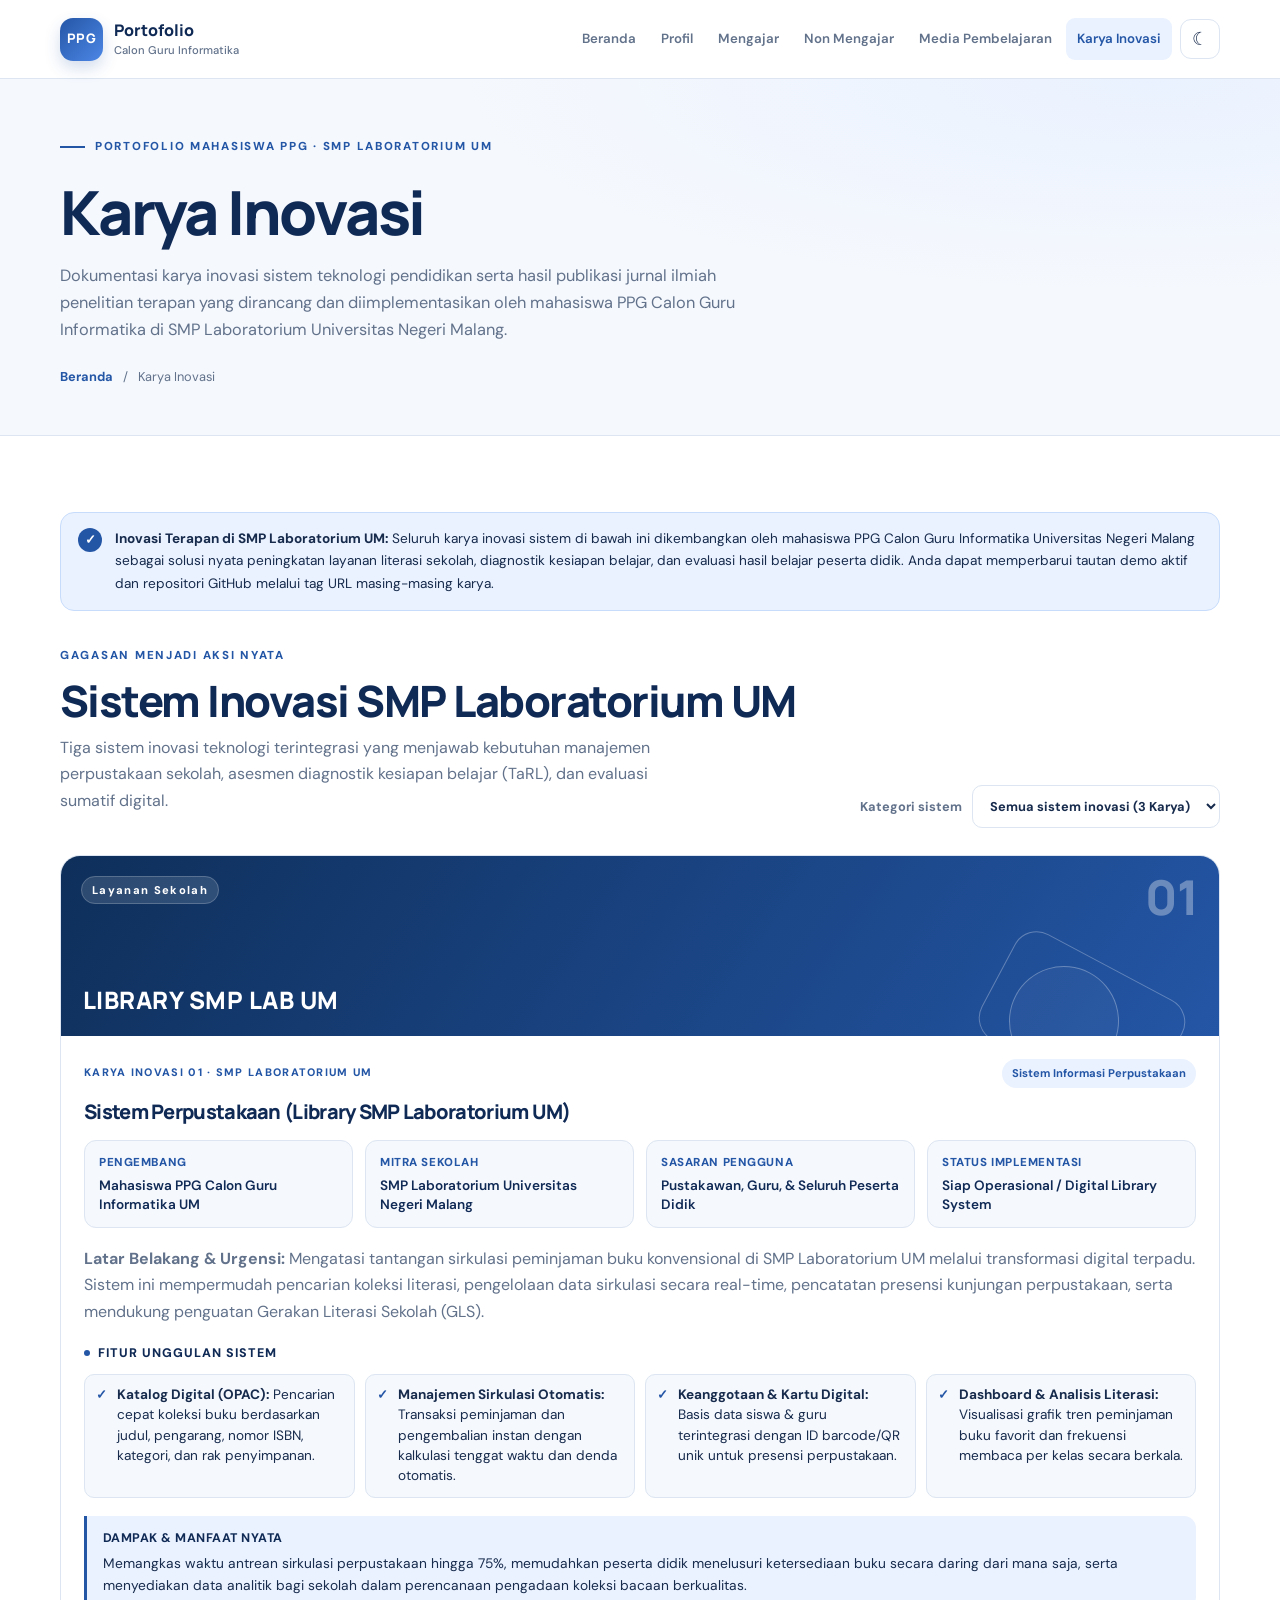
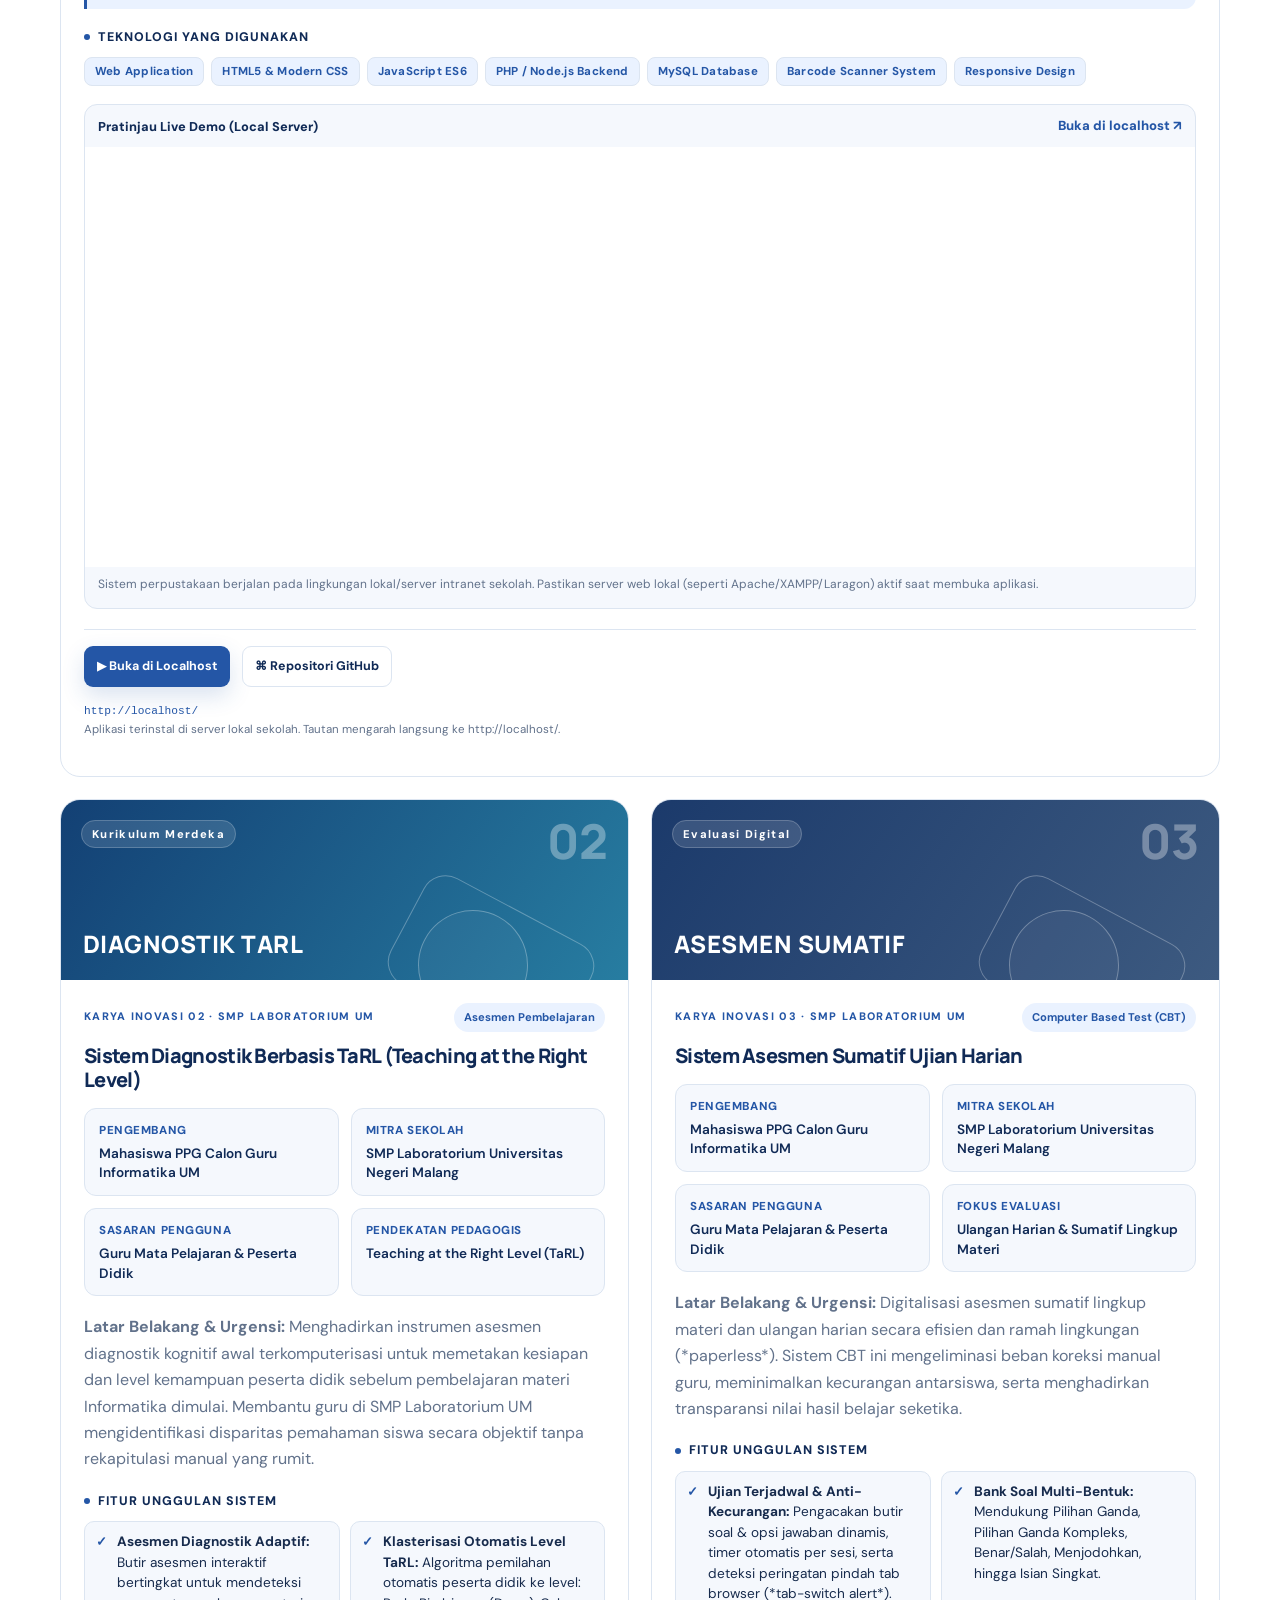
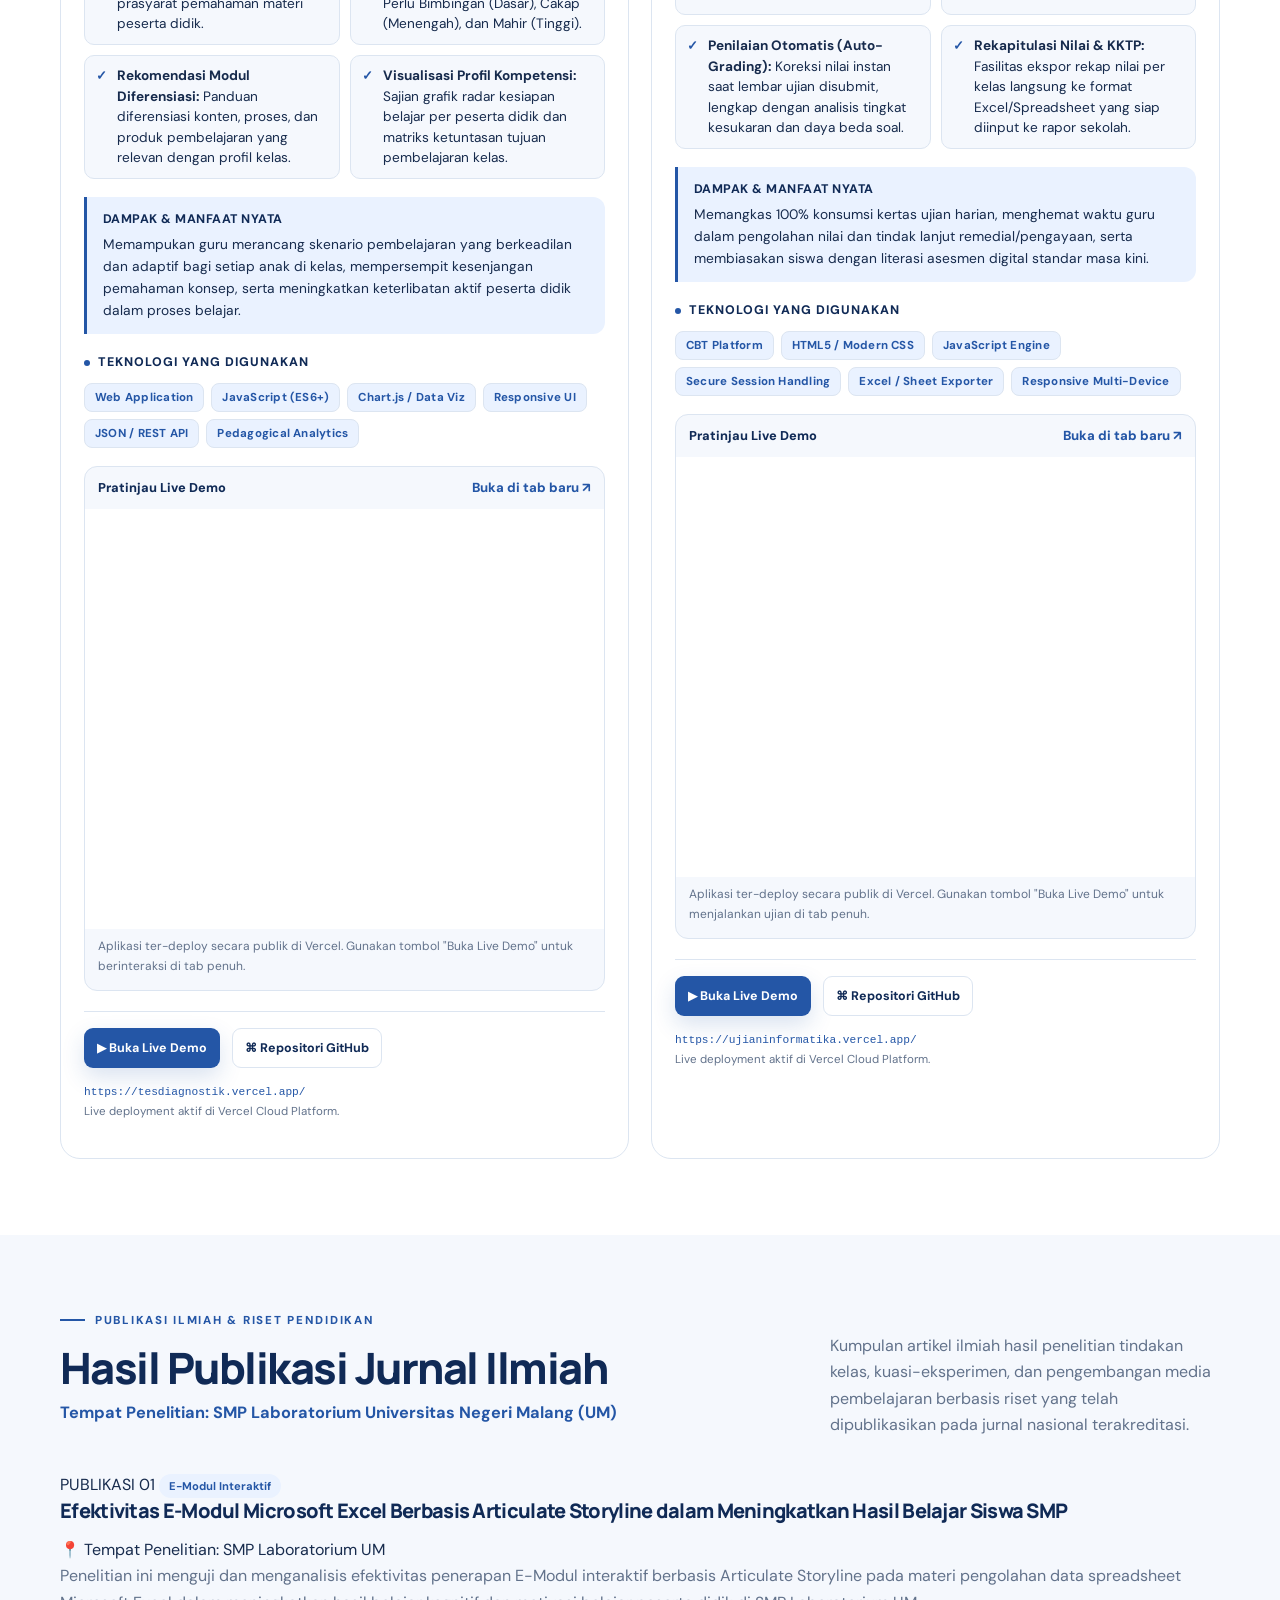
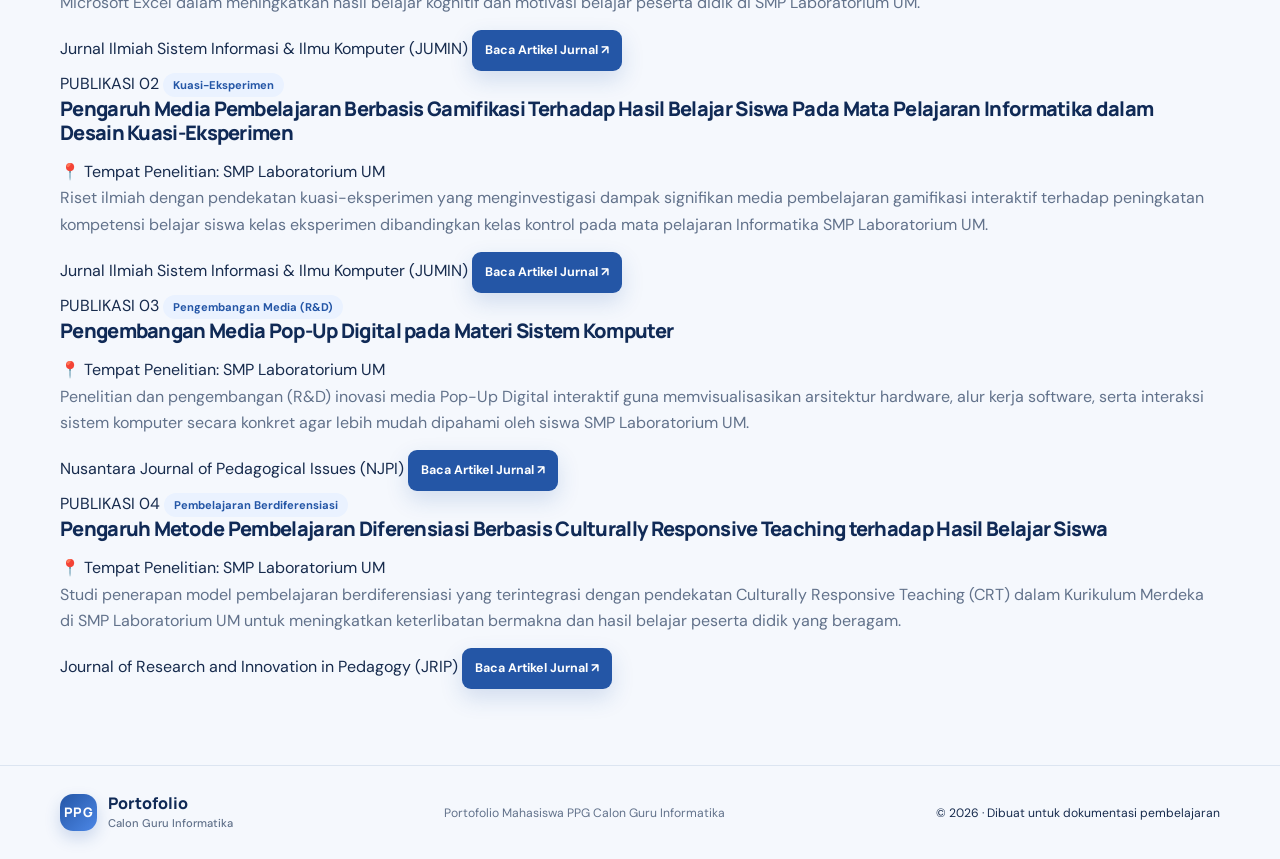
==== commit 88e19bb3: "Revise meta description and hero section content Updated the description meta tag and revised the co" ====
--- a/pages/karya-inovasi.html
+++ b/pages/karya-inovasi.html
@@ -3,7 +3,7 @@
 <head>
   <meta charset="UTF-8">
   <meta name="viewport" content="width=device-width, initial-scale=1.0">
-  <meta name="description" content="Dokumentasi tiga karya inovasi teknologi pendidikan di SMP Laboratorium UM: Sistem Perpustakaan, Sistem Diagnostik TaRL, dan Sistem Asesmen Sumatif Ujian Harian.">
+  <meta name="description" content="Dokumentasi karya inovasi teknologi pendidikan dan hasil publikasi jurnal ilmiah dengan tempat penelitian di SMP Laboratorium UM.">
   <title>Karya Inovasi | Portofolio Mahasiswa PPG Calon Guru Informatika</title>
   <link rel="stylesheet" href="../assets/css/style.css">
   <script src="../assets/js/script.js" defer></script>
@@ -26,7 +26,7 @@
   </nav>
 </header>
   <main id="konten">
-    <section class="page-hero"><div class="container page-hero-inner"><p class="eyebrow"><span class="eyebrow-line"></span> PORTOFOLIO MAHASISWA PPG · SMP LABORATORIUM UM</p><h1>Karya Inovasi</h1><p>Dokumentasi tiga karya inovasi teknologi pendidikan yang dirancang dan diimplementasikan untuk mendukung ekosistem manajemen perpustakaan, diferensiasi pembelajaran berbasis TaRL, dan asesmen sumatif di SMP Laboratorium Universitas Negeri Malang.</p><div class="breadcrumb"><a href="../index.html">Beranda</a><span>/</span><span>Karya Inovasi</span></div></div></section>
+    <section class="page-hero"><div class="container page-hero-inner"><p class="eyebrow"><span class="eyebrow-line"></span> PORTOFOLIO MAHASISWA PPG · SMP LABORATORIUM UM</p><h1>Karya Inovasi</h1><p>Dokumentasi karya inovasi sistem teknologi pendidikan serta hasil publikasi jurnal ilmiah penelitian terapan yang dirancang dan diimplementasikan oleh mahasiswa PPG Calon Guru Informatika di SMP Laboratorium Universitas Negeri Malang.</p><div class="breadcrumb"><a href="../index.html">Beranda</a><span>/</span><span>Karya Inovasi</span></div></div></section>
     <section class="section"><div class="container">
   <div class="notice-box"><span class="notice-icon">✓</span><p><strong>Inovasi Terapan di SMP Laboratorium UM:</strong> Seluruh karya inovasi sistem di bawah ini dikembangkan oleh mahasiswa PPG Calon Guru Informatika Universitas Negeri Malang sebagai solusi nyata peningkatan layanan literasi sekolah, diagnostik kesiapan belajar, dan evaluasi hasil belajar peserta didik. Anda dapat memperbarui tautan demo aktif dan repositori GitHub melalui tag URL masing-masing karya.</p></div>
   <div class="filter-bar reveal"><div><p class="eyebrow">GAGASAN MENJADI AKSI NYATA</p><h2>Sistem Inovasi SMP Laboratorium UM</h2><p class="section-intro">Tiga sistem inovasi teknologi terintegrasi yang menjawab kebutuhan manajemen perpustakaan sekolah, asesmen diagnostik kesiapan belajar (TaRL), dan evaluasi sumatif digital.</p></div><label class="filter-control">Kategori sistem <select data-filter="innovation"><option value="all">Semua sistem inovasi (3 Karya)</option><option value="perpustakaan">Sistem Perpustakaan Digital</option><option value="diagnostik-tarl">Sistem Diagnostik TaRL</option><option value="asesmen-sumatif">Sistem Asesmen Sumatif CBT</option></select></label></div>
@@ -261,6 +261,92 @@
     </article>
   </div>
 </div></section>
+
+    <!-- ===================================================================
+         Seksi Publikasi Jurnal Ilmiah
+         =================================================================== -->
+    <section class="section section-soft" id="publikasi-jurnal">
+      <div class="container">
+        <div class="section-heading reveal">
+          <div>
+            <p class="eyebrow"><span class="eyebrow-line"></span> PUBLIKASI ILMIAH &amp; RISET PENDIDIKAN</p>
+            <h2>Hasil Publikasi Jurnal Ilmiah</h2>
+            <p style="font-size: 1.02rem; font-weight: 700; color: var(--blue); margin-top: 6px;">Tempat Penelitian: SMP Laboratorium Universitas Negeri Malang (UM)</p>
+          </div>
+          <p class="section-intro">Kumpulan artikel ilmiah hasil penelitian tindakan kelas, kuasi-eksperimen, dan pengembangan media pembelajaran berbasis riset yang telah dipublikasikan pada jurnal nasional terakreditasi.</p>
+        </div>
+
+        <div class="journal-grid">
+          <!-- Jurnal 01 -->
+          <article class="journal-card reveal">
+            <div class="journal-badge-row">
+              <span class="journal-number">PUBLIKASI 01</span>
+              <span class="pill">E-Modul Interaktif</span>
+            </div>
+            <h3>Efektivitas E-Modul Microsoft Excel Berbasis Articulate Storyline dalam Meningkatkan Hasil Belajar Siswa SMP</h3>
+            <div class="journal-location">
+              <span>📍 Tempat Penelitian: SMP Laboratorium UM</span>
+            </div>
+            <p class="journal-description">Penelitian ini menguji dan menganalisis efektivitas penerapan E-Modul interaktif berbasis Articulate Storyline pada materi pengolahan data spreadsheet Microsoft Excel dalam meningkatkan hasil belajar kognitif dan motivasi belajar peserta didik di SMP Laboratorium UM.</p>
+            <div class="journal-footer">
+              <span class="journal-source">Jurnal Ilmiah Sistem Informasi &amp; Ilmu Komputer (JUMIN)</span>
+              <a class="btn btn-primary btn-small" href="https://ejournal.sisfokomtek.org/index.php/jumin/article/view/9122/5293" target="_blank" rel="noopener noreferrer">Baca Artikel Jurnal ↗</a>
+            </div>
+          </article>
+
+          <!-- Jurnal 02 -->
+          <article class="journal-card reveal">
+            <div class="journal-badge-row">
+              <span class="journal-number">PUBLIKASI 02</span>
+              <span class="pill">Kuasi-Eksperimen</span>
+            </div>
+            <h3>Pengaruh Media Pembelajaran Berbasis Gamifikasi Terhadap Hasil Belajar Siswa Pada Mata Pelajaran Informatika dalam Desain Kuasi-Eksperimen</h3>
+            <div class="journal-location">
+              <span>📍 Tempat Penelitian: SMP Laboratorium UM</span>
+            </div>
+            <p class="journal-description">Riset ilmiah dengan pendekatan kuasi-eksperimen yang menginvestigasi dampak signifikan media pembelajaran gamifikasi interaktif terhadap peningkatan kompetensi belajar siswa kelas eksperimen dibandingkan kelas kontrol pada mata pelajaran Informatika SMP Laboratorium UM.</p>
+            <div class="journal-footer">
+              <span class="journal-source">Jurnal Ilmiah Sistem Informasi &amp; Ilmu Komputer (JUMIN)</span>
+              <a class="btn btn-primary btn-small" href="https://ejournal.sisfokomtek.org/index.php/jumin/article/view/9164/5237" target="_blank" rel="noopener noreferrer">Baca Artikel Jurnal ↗</a>
+            </div>
+          </article>
+
+          <!-- Jurnal 03 -->
+          <article class="journal-card reveal">
+            <div class="journal-badge-row">
+              <span class="journal-number">PUBLIKASI 03</span>
+              <span class="pill">Pengembangan Media (R&amp;D)</span>
+            </div>
+            <h3>Pengembangan Media Pop-Up Digital pada Materi Sistem Komputer</h3>
+            <div class="journal-location">
+              <span>📍 Tempat Penelitian: SMP Laboratorium UM</span>
+            </div>
+            <p class="journal-description">Penelitian dan pengembangan (R&amp;D) inovasi media Pop-Up Digital interaktif guna memvisualisasikan arsitektur hardware, alur kerja software, serta interaksi sistem komputer secara konkret agar lebih mudah dipahami oleh siswa SMP Laboratorium UM.</p>
+            <div class="journal-footer">
+              <span class="journal-source">Nusantara Journal of Pedagogical Issues (NJPI)</span>
+              <a class="btn btn-primary btn-small" href="https://journal.rumahindonesia.org/index.php/njpi/article/view/2918/321" target="_blank" rel="noopener noreferrer">Baca Artikel Jurnal ↗</a>
+            </div>
+          </article>
+
+          <!-- Jurnal 04 -->
+          <article class="journal-card reveal">
+            <div class="journal-badge-row">
+              <span class="journal-number">PUBLIKASI 04</span>
+              <span class="pill">Pembelajaran Berdiferensiasi</span>
+            </div>
+            <h3>Pengaruh Metode Pembelajaran Diferensiasi Berbasis Culturally Responsive Teaching terhadap Hasil Belajar Siswa</h3>
+            <div class="journal-location">
+              <span>📍 Tempat Penelitian: SMP Laboratorium UM</span>
+            </div>
+            <p class="journal-description">Studi penerapan model pembelajaran berdiferensiasi yang terintegrasi dengan pendekatan Culturally Responsive Teaching (CRT) dalam Kurikulum Merdeka di SMP Laboratorium UM untuk meningkatkan keterlibatan bermakna dan hasil belajar peserta didik yang beragam.</p>
+            <div class="journal-footer">
+              <span class="journal-source">Journal of Research and Innovation in Pedagogy (JRIP)</span>
+              <a class="btn btn-primary btn-small" href="https://www.etdci.org/journal/jrip/article/view/5092/4002" target="_blank" rel="noopener noreferrer">Baca Artikel Jurnal ↗</a>
+            </div>
+          </article>
+        </div>
+      </div>
+    </section>
   </main>
   <footer class="site-footer"><div class="container footer-inner"><a class="brand footer-brand" href="../index.html"><span class="brand-mark">PPG</span><span>Portofolio<span class="brand-subtitle">Calon Guru Informatika</span></span></a><p>Portofolio Mahasiswa PPG Calon Guru Informatika</p><span class="copyright">© <span data-year></span> · Dibuat untuk dokumentasi pembelajaran</span></div></footer>
   <div class="lightbox" aria-hidden="true" role="dialog" aria-label="Pratinjau gambar"><button class="lightbox-close" aria-label="Tutup pratinjau">&times;</button><img src="" alt=""><p class="lightbox-caption"></p></div>
--- a/assets/css/style.css
+++ b/assets/css/style.css
@@ -54,3 +54,183 @@
 .photo-dot{width:8px;height:8px;border:0;border-radius:99px;background:var(--line);padding:0;cursor:pointer;transition:width .2s,background .2s}
 .photo-dot.is-active{width:23px;background:var(--blue)}
 @media(max-width:600px){.student-card-header{padding:20px 18px}.student-classes{padding:0 18px 20px}.class-documentation{padding:21px 0}.class-details{grid-template-columns:1fr}.gallery-heading{align-items:flex-start;flex-direction:column}.photo-slide img{height:250px}.photo-nav{padding:8px;font-size:.72rem}.photo-nav span{display:none}.photo-controls{padding:10px 10px 4px}}
+
+/* Halaman Karya Inovasi: Tampilan Sistem Unggulan SMP Laboratorium UM */
+.innovation-card.featured-card {
+  grid-column: 1 / -1;
+}
+.innovation-meta-grid {
+  display: grid;
+  grid-template-columns: repeat(auto-fit, minmax(210px, 1fr));
+  gap: 12px;
+  margin: 16px 0 18px;
+}
+.innovation-meta-item {
+  display: flex;
+  flex-direction: column;
+  gap: 4px;
+  padding: 12px 14px;
+  background: var(--surface-soft);
+  border: 1px solid var(--line);
+  border-radius: 12px;
+  font-size: 0.85rem;
+}
+.innovation-meta-item strong {
+  font-size: 0.72rem;
+  color: var(--blue);
+  text-transform: uppercase;
+  letter-spacing: 0.05em;
+  font-weight: 800;
+}
+.innovation-meta-item span {
+  color: var(--navy);
+  font-weight: 600;
+  line-height: 1.45;
+}
+.innovation-section-title {
+  font-size: 0.78rem;
+  font-weight: 800;
+  letter-spacing: 0.08em;
+  text-transform: uppercase;
+  color: var(--navy);
+  margin: 18px 0 10px;
+  display: flex;
+  align-items: center;
+  gap: 8px;
+}
+.innovation-section-title::before {
+  content: "";
+  display: inline-block;
+  width: 6px;
+  height: 6px;
+  border-radius: 50%;
+  background: var(--blue);
+}
+.innovation-feature-list {
+  list-style: none;
+  padding: 0;
+  margin: 0 0 18px;
+  display: grid;
+  grid-template-columns: repeat(auto-fit, minmax(240px, 1fr));
+  gap: 10px;
+}
+.innovation-feature-list li {
+  position: relative;
+  padding: 10px 12px 10px 32px;
+  background: var(--surface-soft);
+  border: 1px solid var(--line);
+  border-radius: 10px;
+  font-size: 0.85rem;
+  line-height: 1.5;
+  color: var(--ink);
+}
+.innovation-feature-list li::before {
+  content: "✓";
+  position: absolute;
+  left: 11px;
+  top: 10px;
+  font-weight: 800;
+  font-size: 0.82rem;
+  color: var(--blue);
+}
+.tech-badge-container {
+  display: flex;
+  flex-wrap: wrap;
+  gap: 7px;
+  margin: 10px 0 18px;
+}
+.tech-badge {
+  font-size: 0.72rem;
+  font-weight: 700;
+  padding: 4px 10px;
+  background: var(--sky);
+  color: var(--blue);
+  border: 1px solid var(--line);
+  border-radius: 8px;
+  letter-spacing: 0.02em;
+}
+.impact-box {
+  padding: 13px 16px;
+  background: var(--sky);
+  border-left: 3px solid var(--blue);
+  border-radius: 0 12px 12px 0;
+  font-size: 0.86rem;
+  line-height: 1.6;
+  color: var(--ink);
+  margin: 14px 0 18px;
+}
+.impact-box strong {
+  color: var(--navy);
+  display: block;
+  font-size: 0.78rem;
+  text-transform: uppercase;
+  letter-spacing: 0.04em;
+  margin-bottom: 3px;
+}
+.innovation-actions {
+  display: flex;
+  align-items: center;
+  gap: 12px;
+  flex-wrap: wrap;
+  margin-top: 20px;
+  padding-top: 16px;
+  border-top: 1px solid var(--line);
+}
+
+/* Media Pembelajaran: LKPD Highlight Box */
+.lkpd-highlight-box {
+  margin-top: 48px;
+  padding: 30px 32px;
+  background: linear-gradient(135deg, var(--surface-soft), var(--sky));
+  border: 1px solid var(--line);
+  border-radius: 20px;
+  display: flex;
+  align-items: center;
+  justify-content: space-between;
+  gap: 28px;
+  flex-wrap: wrap;
+}
+.lkpd-highlight-content {
+  flex: 1;
+  min-width: 280px;
+  max-width: 760px;
+}
+.lkpd-highlight-badge {
+  display: inline-flex;
+  align-items: center;
+  gap: 8px;
+  font-size: 0.75rem;
+  font-weight: 800;
+  color: var(--blue);
+  letter-spacing: 0.1em;
+  text-transform: uppercase;
+  margin-bottom: 8px;
+}
+.lkpd-highlight-badge span {
+  display: inline-block;
+  width: 8px;
+  height: 8px;
+  border-radius: 50%;
+  background: var(--blue);
+}
+.lkpd-highlight-content h3 {
+  margin: 0 0 10px;
+  font-size: 1.35rem;
+  color: var(--navy);
+}
+.lkpd-highlight-content p {
+  margin: 0;
+  font-size: 0.92rem;
+  line-height: 1.65;
+  color: var(--muted);
+}
+.lkpd-highlight-action {
+  flex-shrink: 0;
+}
+@media (max-width: 640px) {
+  .lkpd-highlight-box {
+    padding: 22px 20px;
+  }
+}
+
+
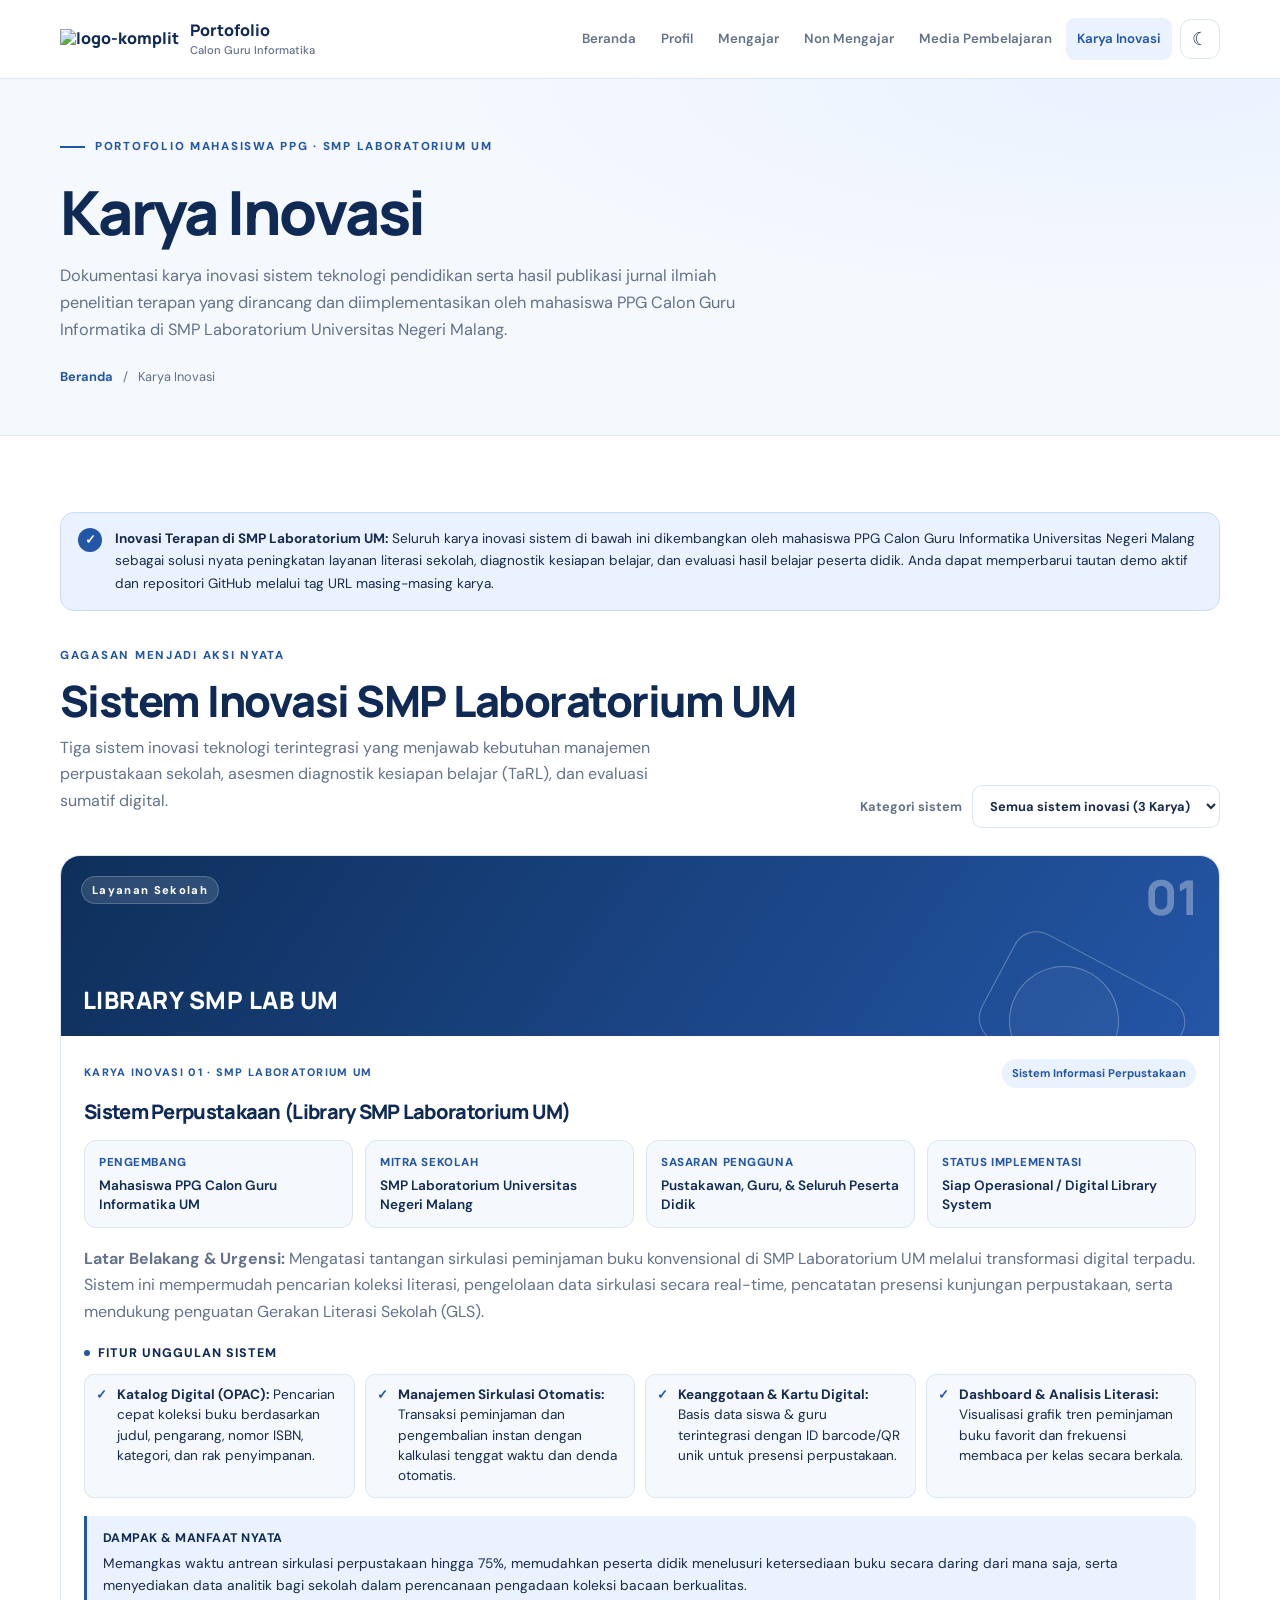
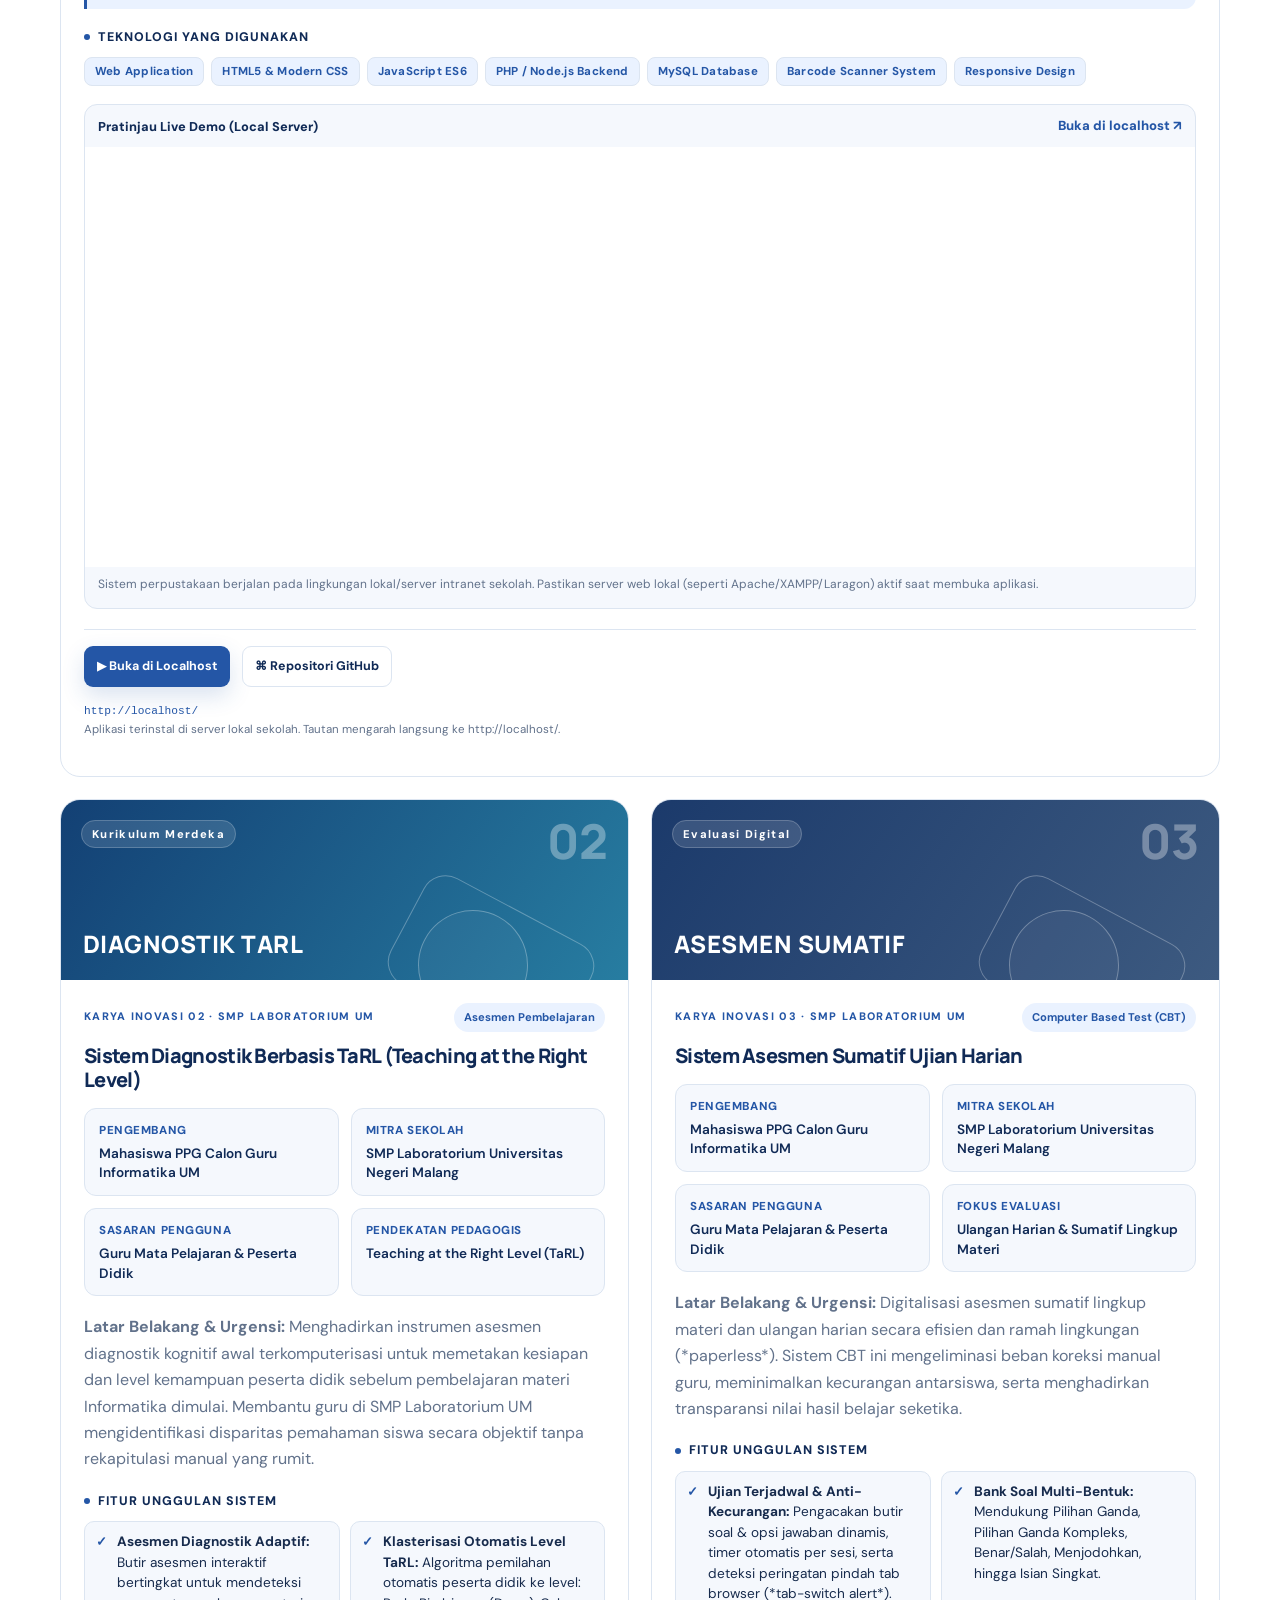
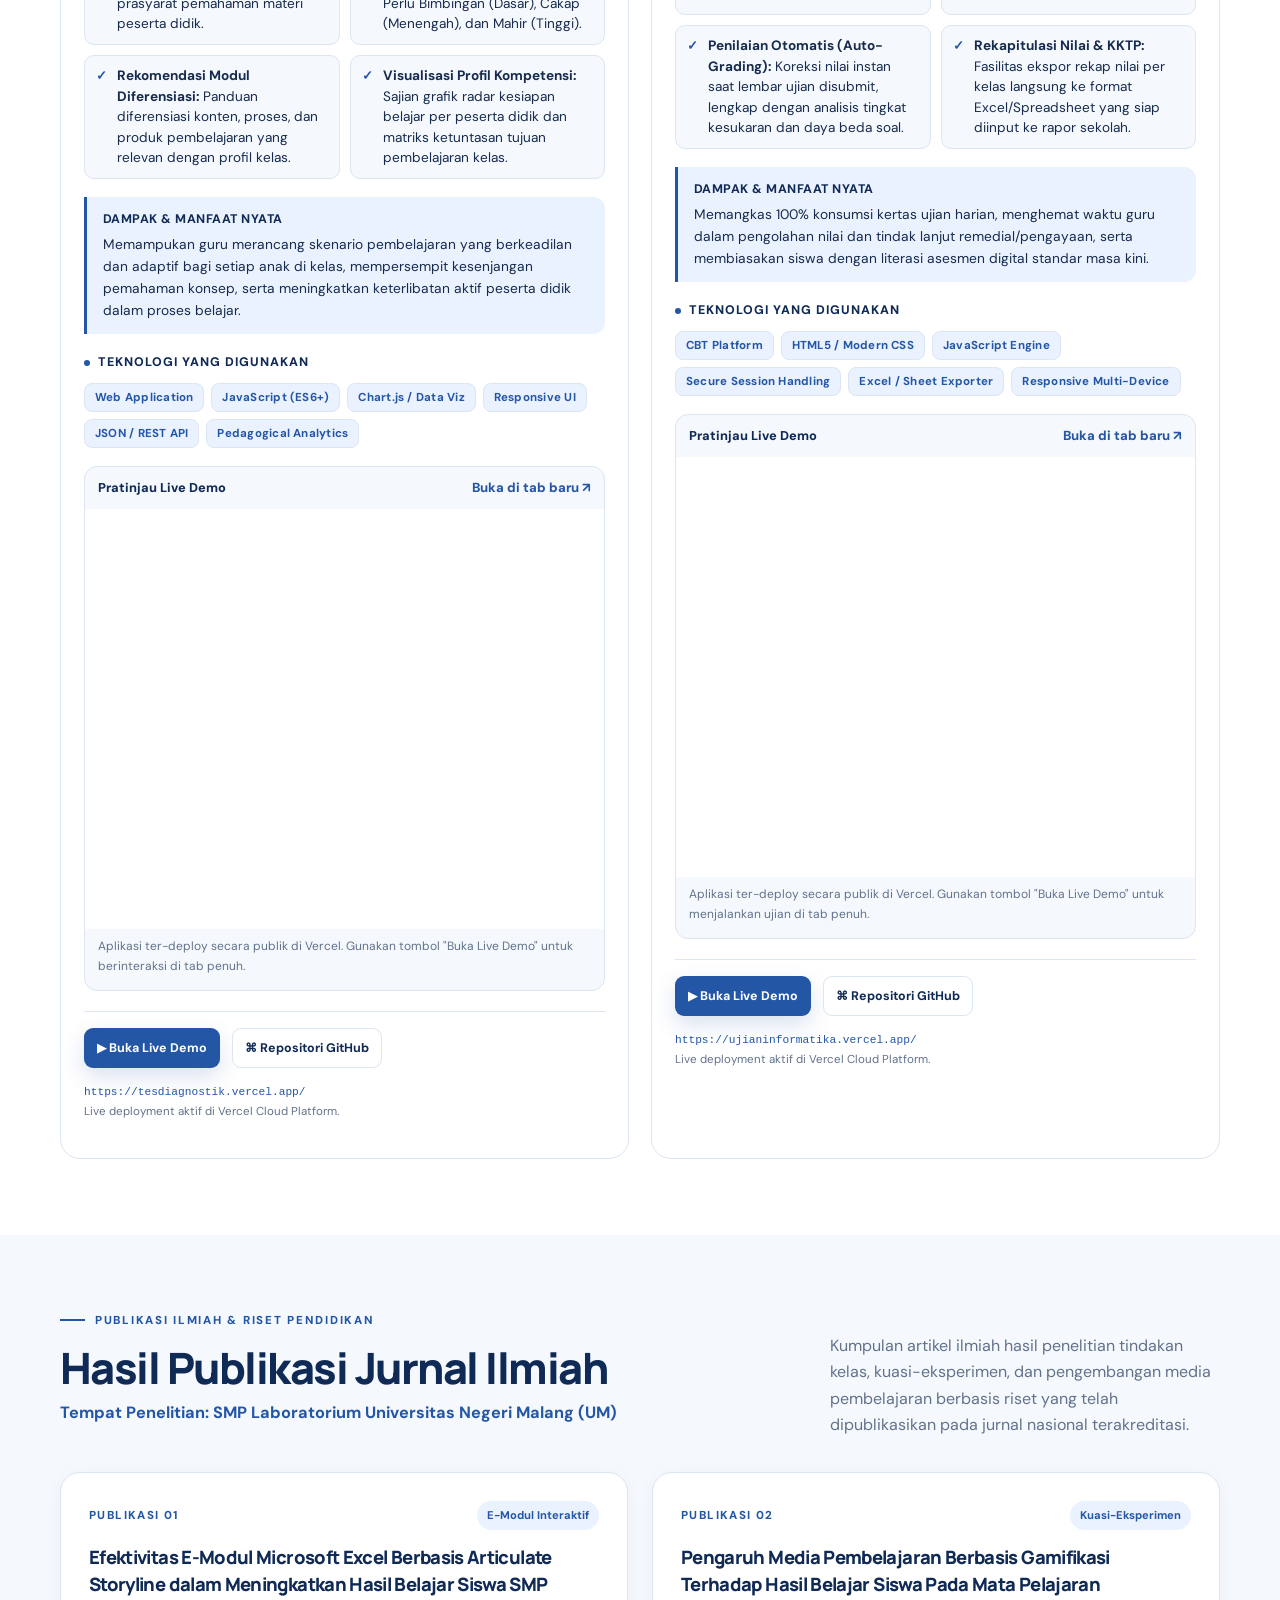
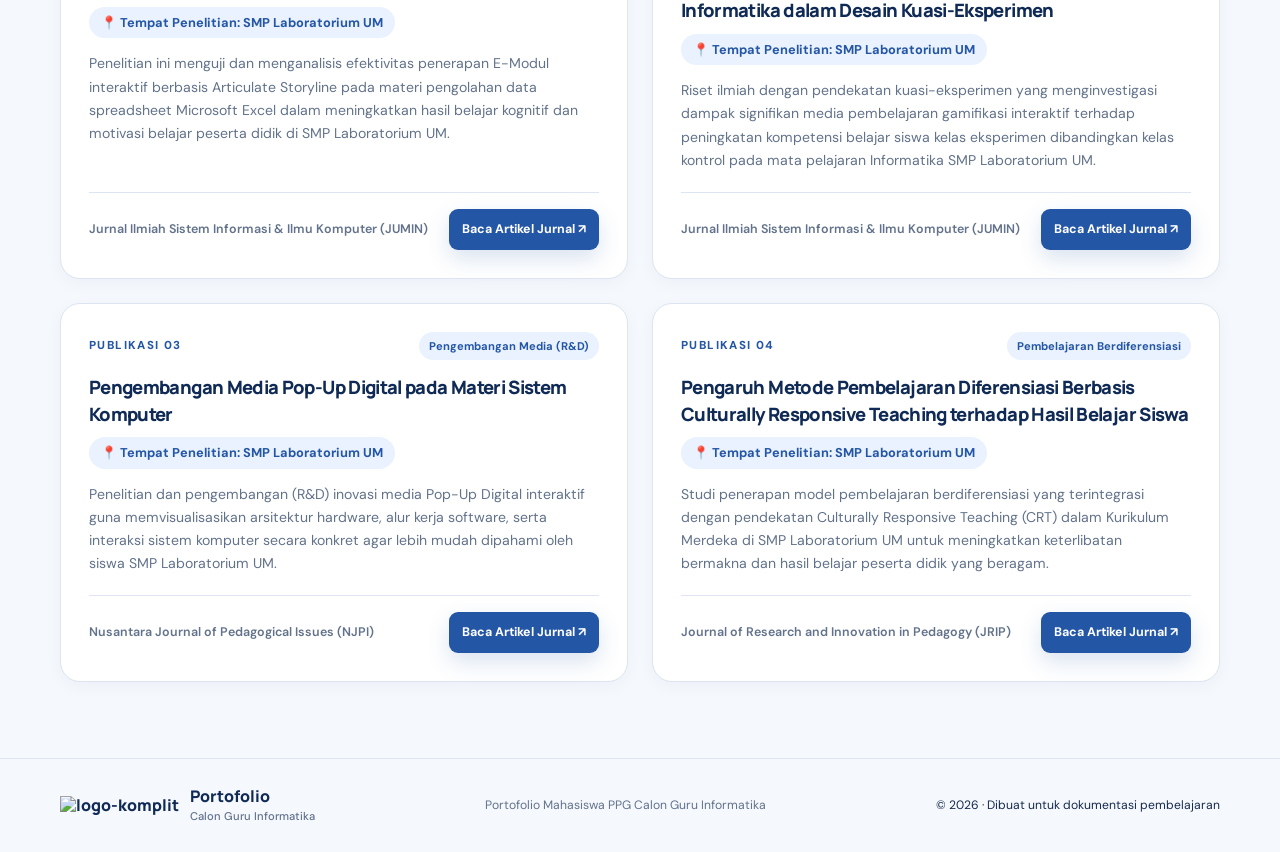
==== commit 1068ddb3: "Replace brand text with logo in header and footer" ====
--- a/pages/karya-inovasi.html
+++ b/pages/karya-inovasi.html
@@ -12,7 +12,7 @@
   <a class="skip-link" href="#konten">Lewati ke konten</a>
   <header class="site-header">
   <nav class="navbar container" aria-label="Navigasi utama">
-    <a class="brand" href="../index.html"><span class="brand-mark">PPG</span><span>Portofolio<span class="brand-subtitle">Calon Guru Informatika</span></span></a>
+    <a class="brand" href="../index.html"><img src="https://i.ibb.co.com/RG1gHYb7/logo-komplit.png" alt="logo-komplit" class="brand-img"><span>Portofolio<span class="brand-subtitle">Calon Guru Informatika</span></span></a>
     <button class="nav-toggle" aria-label="Buka menu navigasi" aria-expanded="false"><span></span><span></span><span></span></button>
     <div class="nav-links">
       <a href="../index.html">Beranda</a>
@@ -348,7 +348,7 @@
       </div>
     </section>
   </main>
-  <footer class="site-footer"><div class="container footer-inner"><a class="brand footer-brand" href="../index.html"><span class="brand-mark">PPG</span><span>Portofolio<span class="brand-subtitle">Calon Guru Informatika</span></span></a><p>Portofolio Mahasiswa PPG Calon Guru Informatika</p><span class="copyright">© <span data-year></span> · Dibuat untuk dokumentasi pembelajaran</span></div></footer>
+  <footer class="site-footer"><div class="container footer-inner"><a class="brand footer-brand" href="../index.html"><img src="https://i.ibb.co.com/RG1gHYb7/logo-komplit.png" alt="logo-komplit" class="brand-img"><span>Portofolio<span class="brand-subtitle">Calon Guru Informatika</span></span></a><p>Portofolio Mahasiswa PPG Calon Guru Informatika</p><span class="copyright">© <span data-year></span> · Dibuat untuk dokumentasi pembelajaran</span></div></footer>
   <div class="lightbox" aria-hidden="true" role="dialog" aria-label="Pratinjau gambar"><button class="lightbox-close" aria-label="Tutup pratinjau">&times;</button><img src="" alt=""><p class="lightbox-caption"></p></div>
 </body>
 </html>
--- a/assets/css/style.css
+++ b/assets/css/style.css
@@ -233,4 +233,89 @@
   }
 }
 
-
+/* ==========================================================================
+   Publikasi Jurnal Ilmiah (Karya Inovasi)
+   ========================================================================== */
+.journal-grid {
+  display: grid;
+  grid-template-columns: repeat(2, 1fr);
+  gap: 24px;
+}
+.journal-card {
+  background: var(--surface);
+  border: 1px solid var(--line);
+  border-radius: 20px;
+  padding: 28px;
+  display: flex;
+  flex-direction: column;
+  transition: transform .22s, box-shadow .22s, border-color .22s;
+  box-shadow: 0 4px 18px rgba(15, 23, 42, 0.04);
+}
+.journal-card:hover {
+  transform: translateY(-4px);
+  box-shadow: var(--shadow);
+  border-color: #8fb5ef;
+}
+.journal-badge-row {
+  display: flex;
+  align-items: center;
+  justify-content: space-between;
+  gap: 12px;
+  margin-bottom: 14px;
+  flex-wrap: wrap;
+}
+.journal-number {
+  font-size: 0.72rem;
+  font-weight: 800;
+  letter-spacing: 0.12em;
+  color: var(--blue);
+  text-transform: uppercase;
+}
+.journal-card h3 {
+  font-size: 1.15rem;
+  line-height: 1.45;
+  color: var(--navy);
+  margin: 0 0 10px;
+}
+.journal-location {
+  display: inline-flex;
+  align-items: center;
+  gap: 6px;
+  font-size: 0.8rem;
+  font-weight: 700;
+  color: var(--blue);
+  background: var(--sky);
+  padding: 5px 12px;
+  border-radius: 999px;
+  margin-bottom: 14px;
+  width: fit-content;
+}
+.journal-description {
+  font-size: 0.88rem;
+  line-height: 1.65;
+  color: var(--muted);
+  margin-bottom: 20px;
+  flex: 1;
+}
+.journal-footer {
+  display: flex;
+  align-items: center;
+  justify-content: space-between;
+  gap: 14px;
+  padding-top: 16px;
+  border-top: 1px solid var(--line);
+  flex-wrap: wrap;
+}
+.journal-source {
+  font-size: 0.78rem;
+  color: var(--muted);
+  font-weight: 600;
+}
+@media (max-width: 820px) {
+  .journal-grid {
+    grid-template-columns: 1fr;
+  }
+}
+
+
+
